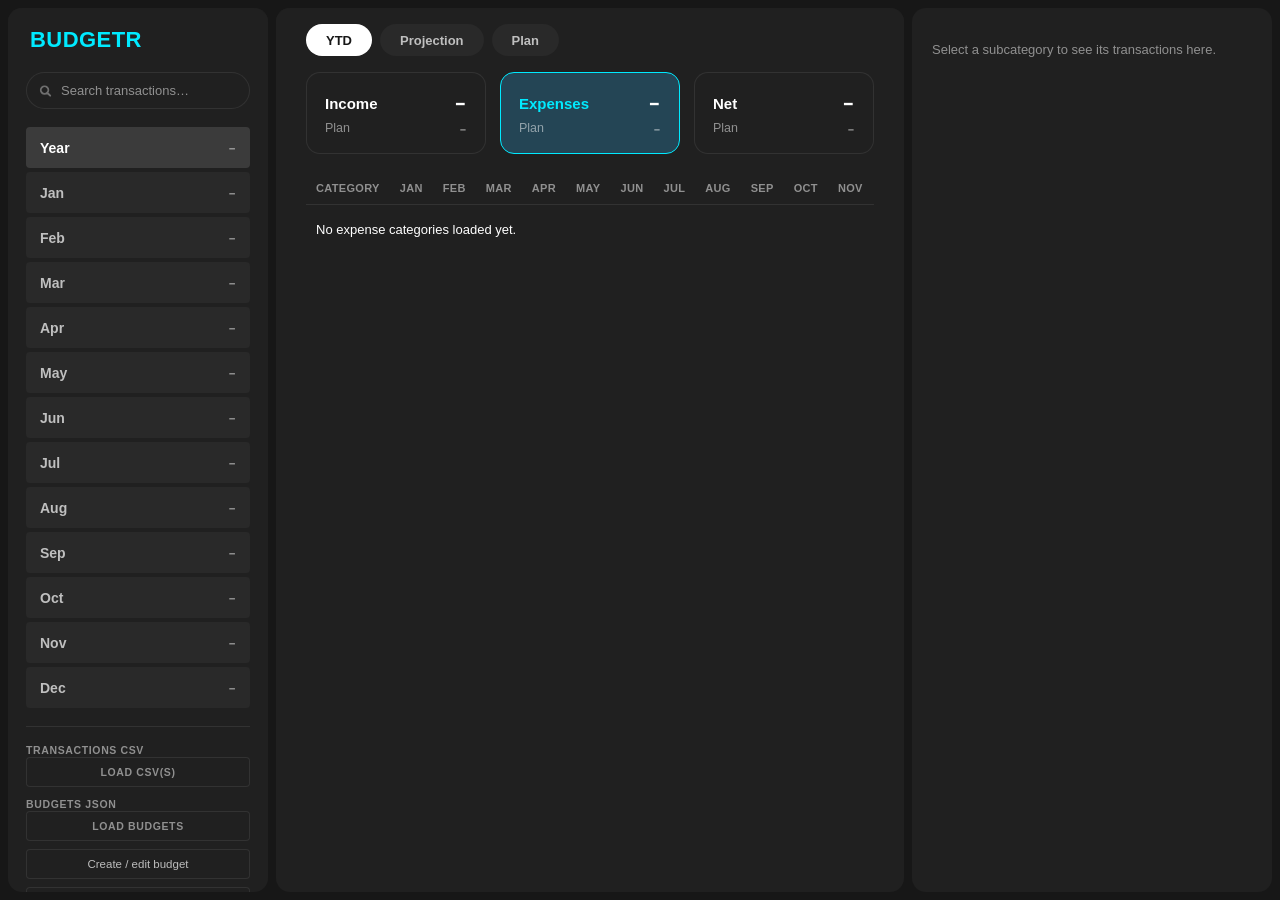
==== index.html @ 7c179b60 "Add budget builder + planned-value styling pass Budget builder (new "Create / edit budget" mode, lik" ====
<!DOCTYPE html>
<html lang="en">
<head>
<meta charset="UTF-8">
<meta name="viewport" content="width=device-width, initial-scale=1.0">
<title>Budgetr</title>
<link rel="preconnect" href="https://fonts.googleapis.com">
<link rel="preconnect" href="https://fonts.gstatic.com" crossorigin>
<link rel="stylesheet" href="https://fonts.googleapis.com/css2?family=Atkinson+Hyperlegible+Mono:wght@400;500;600;700&display=swap">
<link rel="stylesheet" href="css/tokens.css">
<link rel="stylesheet" href="css/styles.css">
</head>
<body>

<div class="app">

  <!-- ================= LEFT PANEL ================= -->
  <div class="left panel">
    <div class="logo">BUDGETR</div>
    <div class="left-body">
      <div class="search-wrap">
        <img class="search-icon" src="icons/search.svg" alt="">
        <input type="search" id="searchInput" placeholder="Search transactions…">
      </div>
      <div class="tf-list" id="tfList"></div>

      <div class="data-io">
        <div>
          <label>Transactions CSV</label>
          <label class="file-btn">Load CSV(s)<input type="file" id="csvPicker" accept=".csv" multiple></label>
        </div>
        <div>
          <label>Budgets JSON</label>
          <label class="file-btn">Load budgets<input type="file" id="budgetPicker" accept=".json"></label>
        </div>
        <button class="file-btn" id="editBudgetBtn" type="button">Create / edit budget</button>
        <button class="file-btn" id="downloadBudgets" type="button" style="border:1px solid var(--border);">Export budgets</button>
        <div class="io-status" id="ioStatus"></div>
      </div>
    </div>
  </div>

  <!-- ================= MIDDLE PANEL ================= -->
  <div class="mid panel" id="midPanel"></div>

  <!-- ================= RIGHT PANEL ================= -->
  <div class="right panel" id="rightPanel"></div>

</div>

<script src="js/app.js"></script>
</body>
</html>
---- css/tokens.css ----
/* ============================================================
   DESIGN TOKENS — COLOR (PRIMITIVES)
   Generated from design-tokens/color-tokens.json, a Figma
   variables export ("Dark" mode). Do not hand-edit values here
   without also updating that source file — regenerate instead.

   These are raw, Figma-named primitives (Surface.*, Ink.*).
   Nothing in the app should reference these directly; styles.css
   maps them onto the app's semantic variables (--bg-*, --text-*,
   --accent-*, etc.) so component CSS never has to change when
   the palette is re-synced from Figma.
   ============================================================ */
:root{
  /* Surface */
  --surface-page:#171717;
  --surface-panel:#202020;
  --surface-interactive-default:rgba(255,255,255,0.04);
  --surface-interactive-hover:rgba(255,255,255,0.08);
  --surface-interactive-press:rgba(255,255,255,0.12);
  --surface-interactive-selected:rgba(255,255,255,0.12);
  --surface-interactive-hover-accent:rgba(51,187,255,0.16);
  --surface-interactive-press-accent:rgba(51,187,255,0.24);
  --surface-interactive-selected-accent:rgba(51,187,255,0.24);

  /* Ink */
  --ink-primary:#FFFFFF;
  --ink-secondary:rgba(255,255,255,0.7);
  --ink-tertiary:rgba(255,255,255,0.5);
  --ink-accent:#00EAFF;
  --ink-positive:#00FFD4;
  --ink-negative:#FF8095;
  --ink-stroke:rgba(255,255,255,0.08);
}
---- css/styles.css ----
/* Semantic/component color variables, sourced from the design-token
     primitives in tokens.css (see that file's header). Mapping notes:
     - bg-app/left/mid/right sit on the base page surface; card/row/input
       surfaces sit one level up, on the panel surface.
     - *-hover/-selected use the Interactive overlay tokens, composited
       over whatever surface sits behind them.
     - card-active/row-selected use the *-Accent interactive overlays
       (Figma's accent hue, #33BBFF) rather than the plain white ones. */
  :root{
    --bg-app:var(--surface-page);
    --bg-left:var(--surface-panel);
    --bg-mid:var(--surface-panel);
    --bg-right:var(--surface-panel);
    --bg-card:var(--surface-panel);
    --bg-card-active:var(--surface-interactive-selected-accent);
    --bg-row:var(--surface-interactive-default);
    --bg-row-hover:var(--surface-interactive-hover);
    --bg-row-selected:var(--surface-interactive-selected-accent);
    --bg-pill-active:var(--ink-primary);
    --bg-pill-inactive:var(--surface-interactive-default);
    --bg-input:var(--surface-panel);
    --border:var(--ink-stroke);
    --border-soft:var(--ink-stroke);
    --text-primary:var(--ink-primary);
    --text-secondary:var(--ink-secondary);
    --text-muted:var(--ink-tertiary);
    --accent-teal:var(--ink-accent);
    --accent-teal-dim:var(--surface-interactive-hover-accent);
    --positive:var(--ink-positive);
    --negative:var(--ink-negative);
    --radius-sm:0.25rem;
    --radius-md:10px;
    --radius-lg:14px;
  }
  *{box-sizing:border-box;}
  html,body{height:100%;}
  body{
    margin:0;
    background:var(--bg-app);
    color:var(--text-primary);
    font-family:-apple-system,BlinkMacSystemFont,'Inter','Segoe UI',Roboto,Helvetica,Arial,sans-serif;
    -webkit-font-smoothing:antialiased;
    font-size:14px;
  }
  .num,.net,.amt{
    font-family:'Atkinson Hyperlegible Mono',ui-monospace,'SF Mono',Menlo,Consolas,monospace;
    font-variant-numeric:tabular-nums;
    font-feature-settings:"tnum" 1;
  }
  button{font-family:inherit;}
  /* Scrollbars stay invisible at rest and only appear while the
     .scrolling class is toggled on by app.js during an active scroll.
     Applies to panels (vertical) and .table-scroll wrappers (horizontal). */
  .panel,.table-scroll{scrollbar-width:thin;scrollbar-color:transparent transparent;}
  .panel.scrolling,.table-scroll.scrolling{scrollbar-color:var(--text-muted) transparent;}
  ::-webkit-scrollbar{width:10px;height:10px;}
  ::-webkit-scrollbar-thumb{background:transparent;border-radius:8px;}
  ::-webkit-scrollbar-track{background:transparent;}
  .panel.scrolling::-webkit-scrollbar-thumb,
  .table-scroll.scrolling::-webkit-scrollbar-thumb{background:var(--text-muted);}

  /* ================= APP SHELL ================= */
  .app{
    display:grid;
    grid-template-columns:260px 1fr 360px;
    gap:0.5rem;
    height:100vh;
    padding:0.5rem;
    min-width:1080px;
  }
  /* overflow-x is explicitly hidden (not left to auto-promote) so a panel
     only ever scrolls vertically as a whole; any content that needs to
     scroll horizontally (e.g. a wide table) does so in its own nested
     .table-scroll wrapper instead, which keeps sticky headers — which
     live outside that wrapper — from moving when that content is scrolled. */
  .panel{overflow-y:auto;overflow-x:hidden;border-radius:var(--radius-lg);}
  .table-scroll{overflow-x:auto;}
  @media (max-width:1000px){
    .app{grid-template-columns:220px 1fr 300px;min-width:0;}
  }

  /* ================= LEFT PANEL ================= */
  .left{
    background:var(--bg-left);
    padding:0;
    display:flex;
    flex-direction:column;
  }
  /* .logo carries all of its own inset — top, sides, and the trailing gap
     before .left-body — as padding rather than as .left's padding/gap, so
     its painted box reaches the panel's true left/right/top edges and
     fully occludes scrolled content behind it (a gap owned by the
     container or a margin/flex-gap on a sibling isn't part of this
     element's own background box, so scrolled content could show through
     it as it passes underneath). */
  .logo{
    position:sticky;
    top:0;
    z-index:2;
    background:var(--bg-left);
    height:4rem;
    flex-shrink:0;
    display:flex;
    align-items:center;
    font-size:22px;
    font-weight:800;
    letter-spacing:0.02em;
    color:var(--accent-teal);
    padding:0 22px;
  }
  .left-body{
    flex:1 1 auto;
    min-height:0;
    display:flex;
    flex-direction:column;
    gap:18px;
    padding:0 18px 24px;
  }
  .search-wrap{position:relative;}
  .search-wrap .search-icon{
    position:absolute;left:12px;top:50%;transform:translateY(-50%);
    width:15px;height:15px;pointer-events:none;
    opacity:0.35; /* approximates --text-muted against --bg-input; icon is a fixed white stroke */
  }
  #searchInput{
    width:100%;
    background:var(--bg-input);
    border:1px solid var(--border);
    border-radius:999px;
    color:var(--text-primary);
    padding:10px 14px 10px 34px;
    font-size:13px;
    outline:none;
  }
  #searchInput::placeholder{color:var(--text-muted);}
  #searchInput:focus{border-color:var(--accent-teal-dim);}

  .tf-list{display:flex;flex-direction:column;gap:0.25rem;}
  .tf-item{
    display:flex;justify-content:space-between;align-items:center;
    padding:12px 14px;
    border-radius:0.25rem;
    cursor:pointer;
    color:var(--text-primary);
    font-weight:600;
    font-size:14px;
    user-select:none;
    background:var(--surface-interactive-default);
  }
  .tf-item:hover{background:var(--bg-row-hover);}
  .tf-item.active{background:var(--surface-interactive-selected);color:var(--text-primary);}
  .tf-item .net{font-size:13px;font-weight:600;}
  .tf-item .net.pos{color:var(--positive);}
  .tf-item .net.neg{color:var(--negative);}
  .tf-item .net.zero{color:var(--text-muted);}
  /* Months after the current one have no actual data yet — their net is a
     planned figure, so both the label and the value are dimmed a step
     further than a normal (past/current) month row. */
  .tf-item.future .tf-label{color:var(--text-secondary);}
  .tf-item.future .net{color:var(--text-muted);}

  .data-io{
    margin-top:auto;
    padding-top:14px;
    border-top:1px solid var(--border-soft);
    display:flex;
    flex-direction:column;
    gap:8px;
  }
  .data-io label{
    font-size:10.5px;
    text-transform:uppercase;
    letter-spacing:0.06em;
    color:var(--text-muted);
    font-weight:600;
  }
  .file-btn{
    display:block;
    background:var(--bg-input);
    border:1px solid var(--border);
    color:var(--text-secondary);
    padding:8px 10px;
    border-radius:var(--radius-sm);
    font-size:11.5px;
    cursor:pointer;
    text-align:center;
  }
  .file-btn:hover{border-color:var(--accent-teal-dim);color:var(--text-primary);}
  .file-btn input{display:none;}
  .io-status{font-size:11px;color:var(--text-muted);min-height:14px;line-height:1.4;}
  .io-status.err{color:var(--negative);}
  .io-status.ok{color:var(--positive);}

  /* ================= MIDDLE PANEL ================= */
  .mid{
    background:var(--bg-mid);
    padding:0;
  }
  /* .mid-title/.pills carry their own inset — top, sides, and the
     trailing gap before .mid-body — as padding (not .mid's padding or a
     margin) so their painted box reaches the panel's true left/right/top
     edges and fully occludes content scrolling behind them, both
     vertically and (since .mid-body's table content scrolls horizontally
     in its own .table-scroll, never the panel itself) horizontally. */
  .mid-title,.pills{
    position:sticky;
    top:0;
    z-index:2;
    background:var(--bg-mid);
    height:4rem;
    display:flex;
    align-items:center;
    padding:0 30px;
  }
  .mid-title{
    font-size:22px;
    font-weight:700;
  }
  .pills{gap:8px;}
  .mid-body{padding:0 30px 60px;}
  .pill{
    background:var(--bg-pill-inactive);
    color:var(--text-secondary);
    border:none;
    height:2rem;
    display:inline-flex;
    align-items:center;
    justify-content:center;
    padding:0 20px;
    border-radius:20px;
    font-size:13px;
    font-weight:700;
    cursor:pointer;
  }
  .pill.active{background:var(--bg-pill-active);color:var(--surface-page);}
  .pill:hover:not(.active){background:var(--surface-interactive-hover);color:var(--text-primary);}

  .cards{display:grid;grid-template-columns:repeat(3,1fr);gap:14px;margin-bottom:24px;}
  .card{
    background:var(--bg-card);
    border:1px solid var(--border);
    border-radius:14px;
    padding:16px 18px;
    cursor:default;
  }
  .card.tab{cursor:pointer;}
  .card.tab.active{background:var(--bg-card-active);border-color:var(--ink-accent);}
  .card-head{display:flex;justify-content:space-between;align-items:baseline;margin-bottom:6px;}
  .card-label{font-size:15px;font-weight:700;color:var(--text-primary);}
  .card.tab.active .card-label{color:var(--accent-teal);}
  .card-value{font-size:20px;font-weight:700;}
  .card-sub{display:flex;justify-content:space-between;font-size:12.5px;color:var(--text-muted);}
  .card-sub .amt{color:var(--text-secondary);}

  .search-heading{
    font-size:13px;color:var(--text-muted);margin-bottom:14px;font-weight:600;
    padding-top:26px;
  }
  .search-heading b{color:var(--text-primary);}

  table.ledger{width:100%;border-collapse:separate;border-spacing:0 4px;}
  table.ledger th{
    text-align:right;
    font-size:11px;
    font-weight:600;
    text-transform:uppercase;
    letter-spacing:0.03em;
    color:var(--text-muted);
    padding:0 10px 10px;
    border-bottom:1px solid var(--border);
    white-space:nowrap;
  }
  table.ledger th:first-child{text-align:left;}
  table.ledger td{
    height:2.5rem;
    padding:0 10px;
    vertical-align:middle;
    font-size:13px;
    text-align:right;
    color:var(--text-primary);
    white-space:nowrap;
  }
  table.ledger td:first-child{text-align:left;white-space:normal;}
  /* Projection pill: months after the current one; Plan pill: every month
     — both are showing a planned (budget), not actual, value. */
  table.ledger td.num.planned{color:var(--text-muted);}
  /* Category-column text: wrap up to 2 lines, then ellipsize. */
  table.ledger .cell-label{
    display:-webkit-box;
    -webkit-line-clamp:2;
    -webkit-box-orient:vertical;
    line-clamp:2;
    overflow:hidden;
    text-overflow:ellipsis;
    min-width:0;
  }
  table.ledger tbody tr.cat-row{
    background:var(--bg-row);
    cursor:pointer;
    font-weight:700;
  }
  table.ledger tbody tr.cat-row:hover{background:var(--bg-row-hover);}
  table.ledger tbody tr.cat-row td:first-child{border-radius:var(--radius-sm) 0 0 var(--radius-sm);}
  table.ledger tbody tr.cat-row td:last-child{border-radius:0 var(--radius-sm) var(--radius-sm) 0;}
  table.ledger tbody tr.cat-row.has-selection td{border-bottom:1px solid var(--accent-teal);}
  .catname{display:flex;align-items:center;gap:8px;}
  .catname .cell-label{flex:1 1 auto;}
  .arrow{
    display:inline-flex;align-items:center;justify-content:center;
    width:1rem;
  }
  .arrow img{
    width:1rem;height:1rem;
    opacity:0.35; /* approximates --text-muted; icon is a fixed white stroke */
    transition:transform 0.15s ease;
  }
  .arrow.open img{transform:rotate(90deg);}
  tr.sub-row{display:none;cursor:pointer;color:var(--text-secondary);}
  tr.sub-row.open{display:table-row;}
  tr.sub-row:hover{background:var(--bg-row-hover);}
  tr.sub-row.selected{background:var(--bg-row-selected);}
  tr.sub-row.selected td{color:var(--accent-teal);}
  tr.sub-row:hover td:first-child,
  tr.sub-row.selected td:first-child{border-radius:var(--radius-sm) 0 0 var(--radius-sm);}
  tr.sub-row:hover td:last-child,
  tr.sub-row.selected td:last-child{border-radius:0 var(--radius-sm) var(--radius-sm) 0;}
  tr.sub-row td:first-child{padding-left:30px;}
  tr.income-row{background:var(--bg-row);cursor:pointer;font-weight:600;}
  tr.income-row:hover{background:var(--bg-row-hover);}
  tr.income-row.selected{background:var(--bg-row-selected);}
  tr.income-row.selected td{color:var(--accent-teal);}
  tr.income-row td:first-child{border-radius:var(--radius-sm) 0 0 var(--radius-sm);}
  tr.income-row td:last-child{border-radius:0 var(--radius-sm) var(--radius-sm) 0;}
  table.ledger tbody tr.total-row{font-weight:700;}
  table.ledger tbody tr.total-row td{padding-top:14px;color:var(--text-secondary);border-top:1px solid var(--border);}
  .dash{color:var(--text-muted);}
  .diff-pos{color:var(--text-primary);}
  .empty-table{padding:40px 0;text-align:center;color:var(--text-muted);font-size:13px;}

  /* Search results table (flat transactions) */
  table.txn-flat th{cursor:pointer;}
  table.txn-flat th,
  table.txn-flat td{text-align:left;}
  table.txn-flat td:nth-child(2){white-space:normal;}
  table.txn-flat th:nth-child(3),
  table.txn-flat td:nth-child(3){text-align:right;}

  /* ================= RIGHT PANEL ================= */
  .right{
    background:var(--bg-right);
    padding:0;
  }
  /* .right-header carries its own inset — top, sides, and the trailing
     gap before .right-body — as padding (not .right's padding or a
     margin) so its painted box reaches the panel's true left/right/top
     edges and fully occludes content scrolling behind it — see .logo. */
  .right-header{
    position:sticky;
    top:0;
    z-index:2;
    background:var(--bg-right);
    padding:24px 20px 20px;
  }
  .right-eyebrow{font-size:11.5px;color:var(--text-muted);font-weight:600;padding-bottom:2px;}
  .right-title{font-size:18px;font-weight:700;}
  .right-body{padding:0 20px 24px;}
  .right-total-row{
    display:flex;justify-content:space-between;align-items:baseline;
    margin-bottom:22px;
  }
  .right-total-label{font-size:14px;font-weight:700;color:var(--text-primary);}
  .right-total-value{font-size:19px;font-weight:700;}
  .right-total-value.neg{color:var(--negative);}
  .right-total-value.pos{color:var(--positive);}
  .right-sub{font-size:11px;color:var(--text-muted);}

  table.txn-list{width:100%;border-collapse:collapse;}
  table.txn-list{table-layout:fixed;}
  table.txn-list th{
    text-align:left;font-size:10.5px;text-transform:uppercase;letter-spacing:0.04em;
    color:var(--text-muted);font-weight:600;padding:0 8px 8px 0;border-bottom:1px solid var(--border);
  }
  table.txn-list th:first-child{width:38px;}
  table.txn-list th:last-child{text-align:right;width:64px;padding-right:0;}
  table.txn-list td{
    padding:10px 8px 10px 0;font-size:12.5px;border-bottom:1px solid var(--border-soft);
    vertical-align:top;overflow-wrap:break-word;
  }
  table.txn-list td:last-child{text-align:right;white-space:nowrap;padding-right:0;}
  table.txn-list td.amt.neg{color:var(--negative);}
  table.txn-list td.amt.pos{color:var(--positive);}
  .txn-date{color:var(--text-muted);white-space:nowrap;}
  /* Planned (not-yet-actual) line items — same idea as the ledger table's
     .planned cells: shown in tertiary color rather than primary/pos/neg,
     since they're a projection, not a real transaction. */
  table.txn-list tr.planned td{color:var(--text-muted);}
  table.txn-list tr.planned td.amt{color:var(--text-muted);}
  .right-empty{
    color:var(--text-muted);font-size:13px;line-height:1.6;padding-top:32px;
  }

  /* ================= BUDGET EDITOR ================= */
  /* .budget-editor-header/.budget-editor-toolbar own their inset as
     padding/height (not margin), same reasoning as .mid-title/.pills —
     see the header comment above them. */
  .budget-editor-header{
    position:sticky;
    top:0;
    z-index:3;
    background:var(--bg-mid);
    height:4rem;
    display:flex;
    align-items:center;
    justify-content:space-between;
    padding:0 30px;
  }
  .budget-editor-title{font-size:22px;font-weight:700;}
  .budget-editor-actions{display:flex;gap:10px;}
  .budget-editor-toolbar{
    position:sticky;
    top:4rem;
    z-index:2;
    background:var(--bg-mid);
    height:4rem;
    display:flex;
    align-items:center;
    justify-content:space-between;
    padding:0 30px;
    border-bottom:1px solid var(--border-soft);
  }
  .budget-tab-toggle{display:flex;gap:8px;}
  .budget-editor-body{padding:24px 30px 60px;display:flex;flex-direction:column;gap:10px;}
  .budget-empty-hint{color:var(--text-muted);font-size:13px;padding:20px 0;}

  .file-btn.primary{background:var(--accent-teal);border-color:var(--accent-teal);color:var(--surface-page);font-weight:700;}
  .file-btn.primary:hover{opacity:0.88;color:var(--surface-page);}
  .file-btn.ghost{background:transparent;}
  button.file-btn:disabled,
  .file-btn:has(input:disabled){opacity:0.4;pointer-events:none;cursor:not-allowed;}

  .budget-cat{background:var(--bg-row);border-radius:var(--radius-sm);}
  .budget-cat-header{display:flex;align-items:center;gap:8px;padding:10px 12px;cursor:pointer;}
  .budget-cat-header .arrow{flex-shrink:0;}
  .budget-name-input{
    background:transparent;
    border:1px solid transparent;
    color:var(--text-primary);
    font-size:14px;
    font-weight:700;
    padding:4px 6px;
    border-radius:var(--radius-sm);
    min-width:0;
    flex:1 1 auto;
  }
  .budget-name-input:hover,.budget-name-input:focus{background:var(--bg-input);border-color:var(--border);}
  .budget-name-input:focus{outline:none;border-color:var(--accent-teal-dim);}
  .budget-sub .budget-name-input{font-weight:600;font-size:13px;}
  .budget-cat-total,.budget-sub-total{font-size:13px;color:var(--text-secondary);white-space:nowrap;}
  .icon-btn{
    background:transparent;
    border:none;
    color:var(--text-muted);
    width:22px;height:22px;
    border-radius:var(--radius-sm);
    cursor:pointer;
    font-size:13px;
    line-height:1;
    display:inline-flex;
    align-items:center;
    justify-content:center;
    flex-shrink:0;
  }
  .icon-btn:hover{background:var(--bg-row-hover);color:var(--negative);}

  .budget-subcats{padding:0 10px 10px 30px;display:flex;flex-direction:column;gap:8px;}
  .budget-sub{background:var(--surface-panel);border:1px solid var(--border-soft);border-radius:var(--radius-sm);padding:8px 10px;}
  .budget-sub-header{display:flex;align-items:center;gap:8px;}
  .budget-items{margin-top:6px;display:flex;flex-direction:column;gap:6px;}
  .budget-item-row{display:flex;align-items:center;gap:6px;}
  .budget-item-label{
    flex:1 1 auto;
    min-width:0;
    background:var(--bg-input);
    border:1px solid var(--border);
    color:var(--text-primary);
    font-size:12.5px;
    padding:6px 8px;
    border-radius:var(--radius-sm);
  }
  .budget-item-freq{
    background:var(--bg-input);
    border:1px solid var(--border);
    color:var(--text-secondary);
    font-size:12px;
    padding:6px 4px;
    border-radius:var(--radius-sm);
  }
  .budget-item-amount{
    width:88px;
    flex-shrink:0;
    background:var(--bg-input);
    border:1px solid var(--border);
    color:var(--text-primary);
    font-size:12.5px;
    padding:6px 8px;
    border-radius:var(--radius-sm);
    text-align:right;
  }
  .budget-item-label:focus,.budget-item-freq:focus,.budget-item-amount:focus{outline:none;border-color:var(--accent-teal-dim);}
  .budget-array-note{flex:1 1 auto;font-size:11.5px;color:var(--text-muted);display:flex;align-items:center;}

  .add-row-btn,.add-sub-btn,.add-item-btn,.add-cat-btn{
    align-self:flex-start;
    background:transparent;
    border:1px dashed var(--border);
    color:var(--text-secondary);
    font-size:12px;
    font-weight:600;
    padding:6px 12px;
    border-radius:var(--radius-sm);
    cursor:pointer;
  }
  .add-row-btn:hover,.add-sub-btn:hover,.add-item-btn:hover,.add-cat-btn:hover{border-color:var(--accent-teal-dim);color:var(--text-primary);}
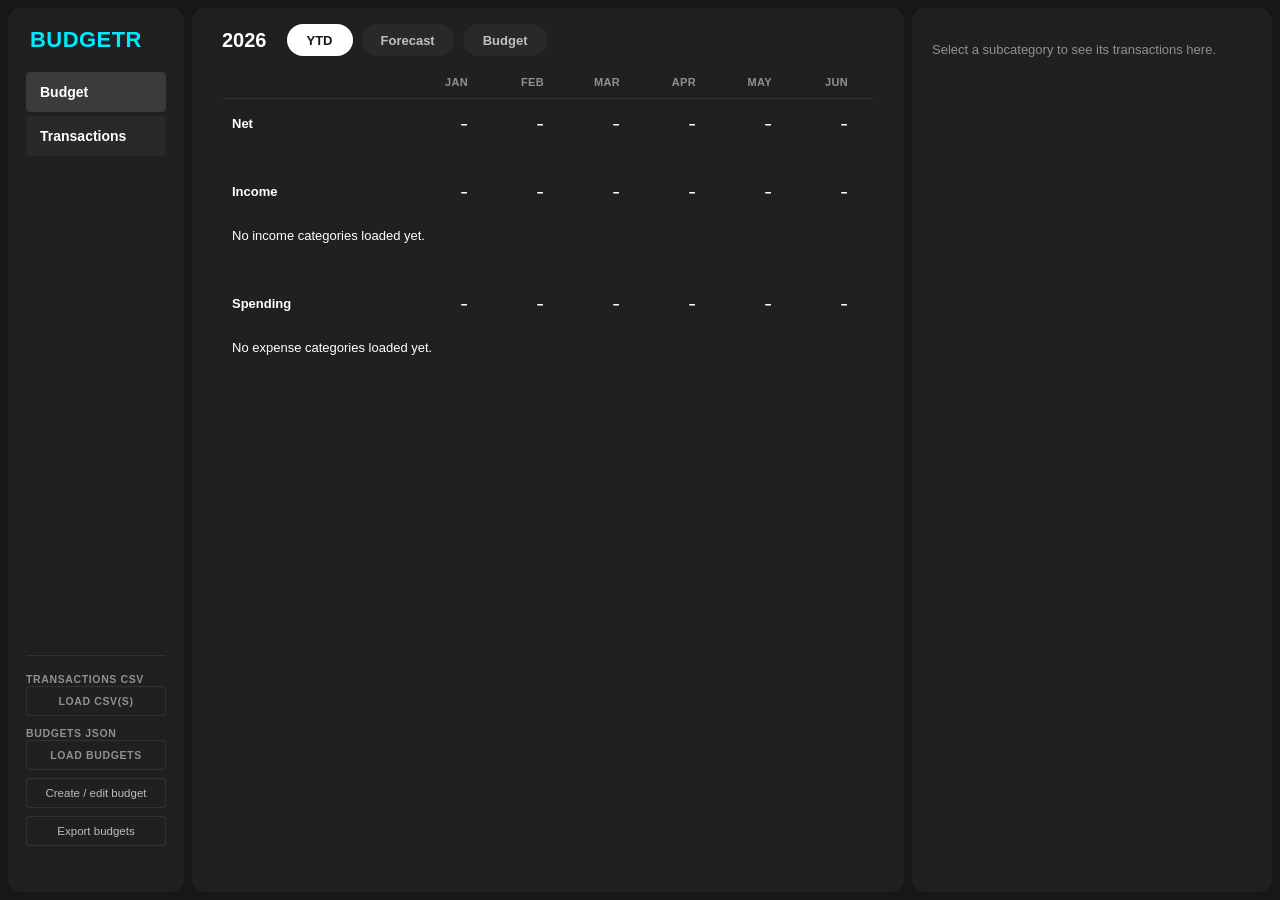
==== commit 8f022e6e: "Rework left nav and Budget/Month views into a unified Net/Income/Spending layout Left nav: - Remove " ====
--- a/index.html
+++ b/index.html
@@ -18,10 +18,6 @@
   <div class="left panel">
     <div class="logo">BUDGETR</div>
     <div class="left-body">
-      <div class="search-wrap">
-        <img class="search-icon" src="icons/search.svg" alt="">
-        <input type="search" id="searchInput" placeholder="Search transactions…">
-      </div>
       <div class="tf-list" id="tfList"></div>
 
       <div class="data-io">
--- a/css/styles.css
+++ b/css/styles.css
@@ -46,6 +46,7 @@
     font-family:'Atkinson Hyperlegible Mono',ui-monospace,'SF Mono',Menlo,Consolas,monospace;
     font-variant-numeric:tabular-nums;
     font-feature-settings:"tnum" 1;
+    text-align:right;
   }
   button{font-family:inherit;}
   /* Scrollbars stay invisible at rest and only appear while the
@@ -62,7 +63,7 @@
   /* ================= APP SHELL ================= */
   .app{
     display:grid;
-    grid-template-columns:260px 1fr 360px;
+    grid-template-columns:11rem 1fr 360px;
     gap:0.5rem;
     height:100vh;
     padding:0.5rem;
@@ -76,7 +77,7 @@
   .panel{overflow-y:auto;overflow-x:hidden;border-radius:var(--radius-lg);}
   .table-scroll{overflow-x:auto;}
   @media (max-width:1000px){
-    .app{grid-template-columns:220px 1fr 300px;min-width:0;}
+    .app{grid-template-columns:11rem 1fr 300px;min-width:0;}
   }
 
   /* ================= LEFT PANEL ================= */
@@ -122,7 +123,7 @@
     width:15px;height:15px;pointer-events:none;
     opacity:0.35; /* approximates --text-muted against --bg-input; icon is a fixed white stroke */
   }
-  #searchInput{
+  .search-input{
     width:100%;
     background:var(--bg-input);
     border:1px solid var(--border);
@@ -132,8 +133,8 @@
     font-size:13px;
     outline:none;
   }
-  #searchInput::placeholder{color:var(--text-muted);}
-  #searchInput:focus{border-color:var(--accent-teal-dim);}
+  .search-input::placeholder{color:var(--text-muted);}
+  .search-input:focus{border-color:var(--accent-teal-dim);}
 
   .tf-list{display:flex;flex-direction:column;gap:0.25rem;}
   .tf-item{
@@ -202,7 +203,7 @@
      edges and fully occludes content scrolling behind them, both
      vertically and (since .mid-body's table content scrolls horizontally
      in its own .table-scroll, never the panel itself) horizontally. */
-  .mid-title,.pills{
+  .mid-title{
     position:sticky;
     top:0;
     z-index:2;
@@ -211,12 +212,43 @@
     display:flex;
     align-items:center;
     padding:0 30px;
-  }
-  .mid-title{
-    font-size:22px;
-    font-weight:700;
-  }
-  .pills{gap:8px;}
+    font-size:1.25rem;
+    font-weight:900;
+  }
+  /* Transactions tab: title bar also holds the filter field, so it needs
+     its own two-ended layout instead of the single-child default above. */
+  .transactions-toolbar{justify-content:space-between;gap:20px;}
+  .transactions-toolbar .search-wrap{width:280px;flex-shrink:0;}
+  /* Budget (year) tab: title bar holds the year label next to the
+     YTD/Forecast/Budget pill group, both left-aligned with a gap between
+     them rather than spread to the bar's full width. */
+  .year-toolbar{gap:20px;}
+  /* Month view: back button sits right in front of the month name, tightly
+     paired rather than spread apart — returns to whichever view (Budget
+     year table, eventually others) the month was opened from. The
+     prev/next month steppers live in their own group at the bar's other
+     end. */
+  .month-toolbar{justify-content:space-between;}
+  .month-toolbar-left{display:flex;align-items:center;gap:8px;}
+  .month-toolbar-nav{display:flex;align-items:center;gap:4px;flex-shrink:0;}
+  .back-btn{
+    background:transparent;
+    border:none;
+    cursor:pointer;
+    display:inline-flex;
+    align-items:center;
+    justify-content:center;
+    width:28px;height:28px;
+    padding:0;
+    border-radius:50%;
+    flex-shrink:0;
+    opacity:0.6;
+  }
+  .back-btn:hover{background:var(--bg-row-hover);opacity:1;}
+  .back-btn:disabled{opacity:0.2;cursor:default;}
+  .back-btn:disabled:hover{background:transparent;}
+  .back-btn img{width:16px;height:16px;}
+  .pills{display:flex;align-items:center;gap:8px;}
   .mid-body{padding:0 30px 60px;}
   .pill{
     background:var(--bg-pill-inactive);
@@ -254,9 +286,15 @@
 
   .search-heading{
     font-size:13px;color:var(--text-muted);margin-bottom:14px;font-weight:600;
-    padding-top:26px;
+    padding-top:26px; /* Transactions tab is the only user of this heading;
+      its sticky title bar sits flush above .mid-body (which has no top
+      padding of its own — see .mid-body below), so this is what actually
+      separates the heading from the bar. */
   }
   .search-heading b{color:var(--text-primary);}
+
+  table.ledger-year th.month-link{cursor:pointer;}
+  table.ledger-year th.month-link:hover{color:var(--text-primary);}
 
   table.ledger{width:100%;border-collapse:separate;border-spacing:0 4px;}
   table.ledger th{
@@ -284,6 +322,29 @@
   /* Projection pill: months after the current one; Plan pill: every month
      — both are showing a planned (budget), not actual, value. */
   table.ledger td.num.planned{color:var(--text-muted);}
+  /* Month tab: the Plan column is always a planned figure (unlike Actual/
+     Difference), so it reads muted rather than primary. */
+  table.ledger-month td:nth-child(2){color:var(--text-muted);}
+  /* Year tab (all 3 pills): fixed, explicit column widths so the 12 month
+     columns line up identically regardless of which pill's numbers are
+     currently in them — auto layout would otherwise size each column to
+     its own content, drifting between pills. table-layout:fixed only
+     honors explicit column widths when the table itself has an explicit
+     (non-auto, non-percentage) width — hence the literal px sum below,
+     rather than 100%, so a wider table still overflows into the existing
+     .table-scroll horizontal scroll instead of being squeezed to fit.
+     Month columns are 76px — wide enough for a 6-figure comma'd value
+     (e.g. "12,012") plus its 20px of padding without overflowing; at the
+     old 64px, a value that wide would overrun the column's left edge
+     (right-aligned text overflows toward the left), throwing off
+     alignment against every narrower value in the same column. */
+  table.ledger.ledger-year{table-layout:fixed;width:1172px;}
+  table.ledger-year th:first-child,
+  table.ledger-year td:first-child{width:180px;}
+  table.ledger-year th:not(:first-child):not(:last-child),
+  table.ledger-year td:not(:first-child):not(:last-child){width:76px;}
+  table.ledger-year th:last-child,
+  table.ledger-year td:last-child{width:80px;}
   /* Category-column text: wrap up to 2 lines, then ellipsize. */
   table.ledger .cell-label{
     display:-webkit-box;
@@ -325,15 +386,50 @@
   tr.sub-row:hover td:last-child,
   tr.sub-row.selected td:last-child{border-radius:0 var(--radius-sm) var(--radius-sm) 0;}
   tr.sub-row td:first-child{padding-left:30px;}
-  tr.income-row{background:var(--bg-row);cursor:pointer;font-weight:600;}
-  tr.income-row:hover{background:var(--bg-row-hover);}
-  tr.income-row.selected{background:var(--bg-row-selected);}
-  tr.income-row.selected td{color:var(--accent-teal);}
-  tr.income-row td:first-child{border-radius:var(--radius-sm) 0 0 var(--radius-sm);}
-  tr.income-row td:last-child{border-radius:0 var(--radius-sm) var(--radius-sm) 0;}
   table.ledger tbody tr.total-row{font-weight:700;}
   table.ledger tbody tr.total-row td{padding-top:14px;color:var(--text-secondary);border-top:1px solid var(--border);}
   .dash{color:var(--text-muted);}
+
+  /* Grouped ledger tables (Year and Month view): Net/Income/Spending
+     section rows. A category row (e.g. "Salary", "Home") nests under its
+     Income/Spending group instead of sitting at the table's top level —
+     it keeps its normal (unindented) left edge, so only its always-visible
+     chevron marks the nesting; a description rollup below it keeps the
+     ledger's usual sub-row indent. */
+  table.ledger-grouped tr.group-gap td{height:20px;padding:0;border:none;background:transparent;}
+  table.ledger-grouped tr.net-row{font-weight:700;cursor:default;}
+  table.ledger-grouped tr.net-row td.pos{color:var(--positive);}
+  table.ledger-grouped tr.net-row td.neg{color:var(--negative);}
+  /* Net's arrow is permanently collapsed (never hoverable/interactive) —
+     matches the Income/Spending rows' .catname/.arrow layout at rest
+     exactly, with no :hover expansion since this row never expands. */
+  table.ledger-grouped tr.net-row .catname{gap:0;}
+  table.ledger-grouped tr.net-row .arrow{width:0;margin-right:0;overflow:hidden;}
+  table.ledger-grouped tr.net-row .arrow img{opacity:0;}
+  table.ledger tbody tr.group-row{
+    cursor:pointer;
+    font-weight:700;
+  }
+  table.ledger tbody tr.group-row:hover{background:var(--bg-row-hover);}
+  table.ledger tbody tr.group-row:hover td:first-child{border-radius:var(--radius-sm) 0 0 var(--radius-sm);}
+  table.ledger tbody tr.group-row:hover td:last-child{border-radius:0 var(--radius-sm) var(--radius-sm) 0;}
+  /* Unlike a category row's chevron (permanently reserved space, always
+     visible), a group row's chevron takes up no space at rest — the name
+     sits flush left — and only claims room (pushing the name over) once
+     the row is hovered, whether the group is open or closed. The <td>'s
+     own column width never changes; only the flex layout inside it does. */
+  table.ledger tbody tr.group-row .catname{gap:0;}
+  table.ledger tbody tr.group-row .arrow{
+    width:0;
+    margin-right:0;
+    overflow:hidden;
+    transition:width 0.15s ease, margin-right 0.15s ease;
+  }
+  table.ledger tbody tr.group-row .arrow img{opacity:0;}
+  table.ledger tbody tr.group-row:hover .arrow{width:1rem;margin-right:8px;}
+  table.ledger tbody tr.group-row:hover .arrow img{opacity:0.35;}
+  table.ledger-grouped td.group-total-income{color:var(--positive);}
+  table.ledger-grouped td.group-total-spending{color:var(--negative);}
   .diff-pos{color:var(--text-primary);}
   .empty-table{padding:40px 0;text-align:center;color:var(--text-muted);font-size:13px;}
 
@@ -399,6 +495,113 @@
     color:var(--text-muted);font-size:13px;line-height:1.6;padding-top:32px;
   }
 
+  /* "Add to plan" quick-add control (Year tab, Plan pill, row selected) */
+  .add-plan-wrap{margin-top:18px;}
+  /* margin-top adds to .modal-dialog's 1rem gap above this row, for 2rem
+     of total space above the Cancel/Add buttons. */
+  .add-plan-actions{display:flex;gap:8px;justify-content:flex-end;margin-top:1rem;}
+
+  /* Modal (the "Add to plan" form) — centered over the whole app, with a
+     subtle scrim behind it rather than a fully-opaque one, so the app
+     stays legible/contextual underneath. */
+  .modal-scrim{
+    position:fixed;
+    inset:0;
+    background:rgba(12,12,12,0.5);
+    display:flex;
+    align-items:center;
+    justify-content:center;
+    z-index:100;
+  }
+  .modal-dialog{
+    width:320px;
+    max-width:calc(100vw - 40px);
+    background:var(--bg-mid);
+    border:1px solid var(--border);
+    border-radius:var(--radius-lg);
+    padding:22px;
+    display:flex;
+    flex-direction:column;
+    gap:1rem;
+    box-shadow:0 24px 60px rgba(0,0,0,0.45);
+  }
+  .modal-title{font-size:16px;font-weight:700;color:var(--text-primary);margin-bottom:4px;}
+  .modal-dialog select,
+  .modal-dialog input{width:100%;}
+
+  /* Groups the category/subcategory fields, and separately the
+     description/amount fields, so each pair stays visually tied together
+     while sharing the same 1rem vertical rhythm as .modal-dialog between
+     that group and the next section (frequency picker, then actions). */
+  .modal-group{display:flex;flex-direction:column;gap:1rem;}
+
+  /* Category/subcategory selectors inside the "Add to plan" modal. */
+  .modal-field{display:flex;flex-direction:column;gap:4px;}
+  .modal-field-label{
+    font-size:10.5px;
+    text-transform:uppercase;
+    letter-spacing:0.06em;
+    color:var(--text-muted);
+    font-weight:600;
+  }
+  /* Holds a select next to its "+ New" name input, so choosing "+ New"
+     shrinks the select to share the row instead of stacking below it. */
+  .modal-inline-row{display:flex;gap:8px;}
+  .modal-inline-row .modal-select-wrap,
+  .modal-inline-row .modal-inline-new{flex:1 1 0;min-width:0;}
+  /* Wraps each <select> so its chevron can be a positioned icon with real
+     padding from the pill's right edge, instead of the browser's native
+     arrow (which sits flush against it with no controllable spacing). */
+  .modal-select-wrap{position:relative;}
+  .modal-select-chevron{
+    position:absolute;
+    right:14px;
+    top:50%;
+    width:12px;
+    height:12px;
+    transform:translateY(-50%) rotate(90deg);
+    pointer-events:none;
+    opacity:0.5; /* approximates --text-muted against --bg-input; icon is a fixed white stroke */
+  }
+  .modal-select{
+    height:2rem;
+    background:var(--bg-input);
+    border:1px solid var(--border);
+    color:var(--text-primary);
+    font-size:13px;
+    padding:0 34px 0 16px;
+    border-radius:20px;
+    appearance:none;
+    -webkit-appearance:none;
+    -moz-appearance:none;
+  }
+  .modal-select:focus{outline:none;border-color:var(--accent-teal-dim);}
+
+  /* Label/amount fields inside the "Add to plan" modal — pill-shaped
+     (same capsule radius/height as .pill) rather than the small-radius
+     rectangular inputs used elsewhere, to read as a matched pair with the
+     frequency pills in the same form. */
+  .modal-pill-input{
+    height:2rem;
+    background:var(--bg-input);
+    border:1px solid var(--border);
+    color:var(--text-primary);
+    font-size:13px;
+    padding:0 16px;
+    border-radius:20px;
+  }
+  .modal-pill-input:focus{outline:none;border-color:var(--accent-teal-dim);}
+  .modal-pill-input.num{text-align:left;}
+
+  /* Frequency picker inside the "Add to plan" modal — a pill toggle group
+     (same visual language as the Expenses/Income and YTD/Projection/Plan
+     pills) standing in for a native multi-select. */
+  .freq-section{display:flex;flex-direction:column;gap:1rem;}
+  .pill.freq-pill{height:1.75rem;padding:0 6px;font-size:12px;}
+  .freq-pill-all{width:100%;}
+  .freq-months-grid{display:grid;grid-template-columns:repeat(3,1fr);gap:6px;}
+  .freq-months-grid .pill{width:100%;}
+
   /* ================= BUDGET EDITOR ================= */
   /* .budget-editor-header/.budget-editor-toolbar own their inset as
      padding/height (not margin), same reasoning as .mid-title/.pills —
@@ -461,7 +664,7 @@
     border:none;
     color:var(--text-muted);
     width:22px;height:22px;
-    border-radius:var(--radius-sm);
+    border-radius:50%;
     cursor:pointer;
     font-size:13px;
     line-height:1;
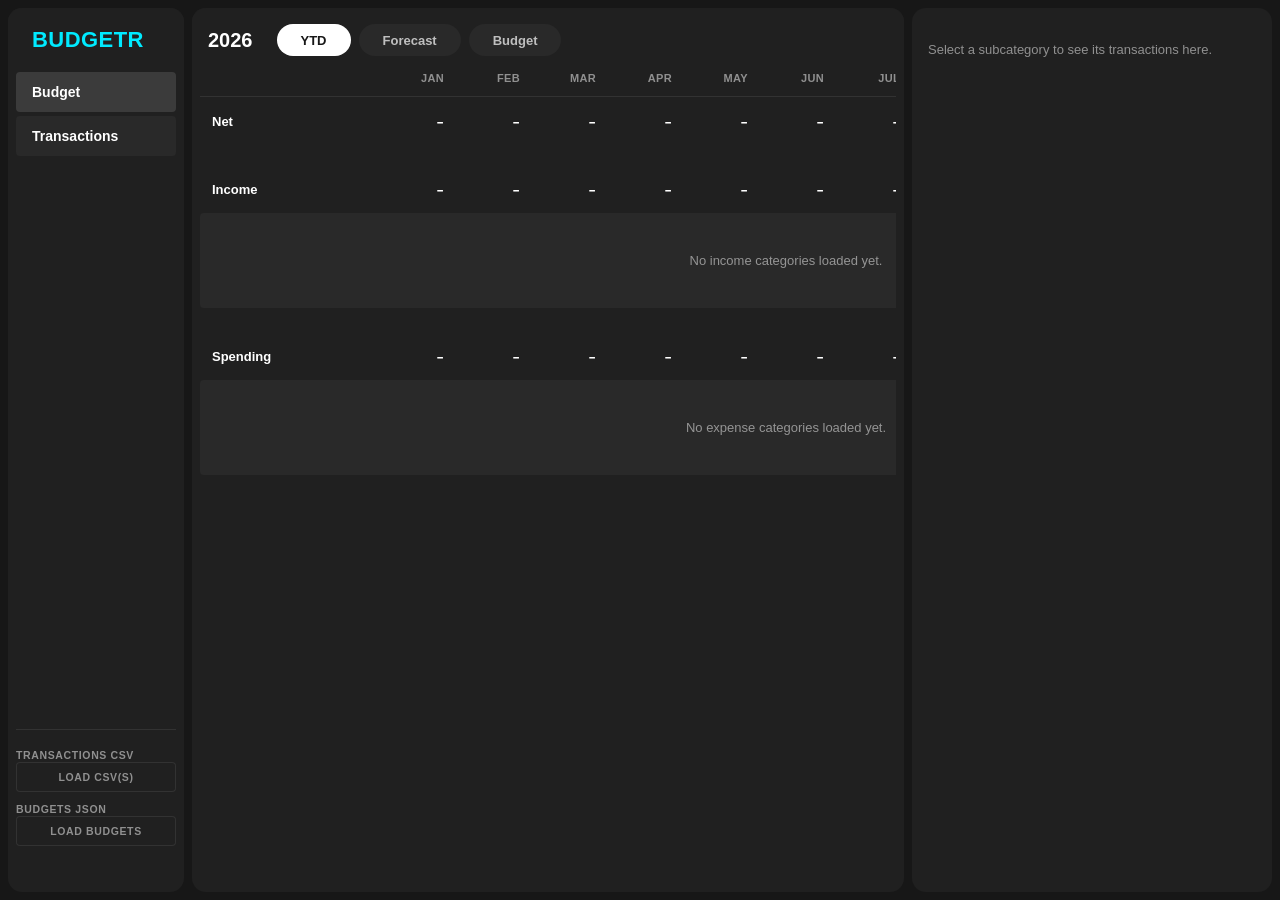
==== commit dcd1b28b: "Rebuild budget editor, relocate export/edit actions, add sticky headers - Move Export/Create-Edit-Bu" ====
--- a/index.html
+++ b/index.html
@@ -29,8 +29,6 @@
           <label>Budgets JSON</label>
           <label class="file-btn">Load budgets<input type="file" id="budgetPicker" accept=".json"></label>
         </div>
-        <button class="file-btn" id="editBudgetBtn" type="button">Create / edit budget</button>
-        <button class="file-btn" id="downloadBudgets" type="button" style="border:1px solid var(--border);">Export budgets</button>
         <div class="io-status" id="ioStatus"></div>
       </div>
     </div>
--- a/css/styles.css
+++ b/css/styles.css
@@ -75,7 +75,19 @@
      .table-scroll wrapper instead, which keeps sticky headers — which
      live outside that wrapper — from moving when that content is scrolled. */
   .panel{overflow-y:auto;overflow-x:hidden;border-radius:var(--radius-lg);}
-  .table-scroll{overflow-x:auto;}
+  /* The mid panel's tables need their own sticky column-header row, not
+     just the sticky title bar above them — and position:sticky can't work
+     across a scrolling ancestor boundary (any non-visible overflow, even
+     just for the horizontal axis, makes that element the sticky
+     containing block, per the CSS Overflow spec's overflow-x/-y pairing
+     rule: .table-scroll's overflow-x:auto forces its computed overflow-y
+     to auto too, which would silently strand a sticky thead inside it,
+     stuck to .table-scroll instead of the panel). So here .table-scroll
+     itself — not .mid — is made the bounded, actually-scrolling box (both
+     axes), via the flex chain below (.mid > .mid-body > .table-scroll);
+     .mid itself no longer scrolls at all. */
+  .mid.panel{overflow-y:hidden;}
+  .table-scroll{overflow-x:auto;flex:1 1 auto;min-height:0;}
   @media (max-width:1000px){
     .app{grid-template-columns:11rem 1fr 300px;min-width:0;}
   }
@@ -107,15 +119,15 @@
     font-weight:800;
     letter-spacing:0.02em;
     color:var(--accent-teal);
-    padding:0 22px;
+    padding:0 24px;
   }
   .left-body{
     flex:1 1 auto;
     min-height:0;
     display:flex;
     flex-direction:column;
-    gap:18px;
-    padding:0 18px 24px;
+    gap:16px;
+    padding:0 8px 24px;
   }
   .search-wrap{position:relative;}
   .search-wrap .search-icon{
@@ -129,7 +141,7 @@
     border:1px solid var(--border);
     border-radius:999px;
     color:var(--text-primary);
-    padding:10px 14px 10px 34px;
+    padding:12px 16px 12px 32px;
     font-size:13px;
     outline:none;
   }
@@ -139,7 +151,7 @@
   .tf-list{display:flex;flex-direction:column;gap:0.25rem;}
   .tf-item{
     display:flex;justify-content:space-between;align-items:center;
-    padding:12px 14px;
+    padding:12px 12px 12px 16px;
     border-radius:0.25rem;
     cursor:pointer;
     color:var(--text-primary);
@@ -162,7 +174,7 @@
 
   .data-io{
     margin-top:auto;
-    padding-top:14px;
+    padding-top:16px;
     border-top:1px solid var(--border-soft);
     display:flex;
     flex-direction:column;
@@ -180,7 +192,7 @@
     background:var(--bg-input);
     border:1px solid var(--border);
     color:var(--text-secondary);
-    padding:8px 10px;
+    padding:8px 12px;
     border-radius:var(--radius-sm);
     font-size:11.5px;
     cursor:pointer;
@@ -196,41 +208,53 @@
   .mid{
     background:var(--bg-mid);
     padding:0;
+    display:flex;
+    flex-direction:column;
+    min-height:0;
   }
   /* .mid-title/.pills carry their own inset — top, sides, and the
      trailing gap before .mid-body — as padding (not .mid's padding or a
      margin) so their painted box reaches the panel's true left/right/top
      edges and fully occludes content scrolling behind them, both
      vertically and (since .mid-body's table content scrolls horizontally
-     in its own .table-scroll, never the panel itself) horizontally. */
+     in its own .table-scroll, never the panel itself) horizontally.
+     position:sticky is now moot (.mid doesn't scroll — see the .panel
+     comment above) but harmless to leave; flex-shrink:0 is what actually
+     matters here, keeping this bar's height fixed so .mid-body gets
+     everything else. */
   .mid-title{
     position:sticky;
     top:0;
     z-index:2;
     background:var(--bg-mid);
     height:4rem;
+    flex-shrink:0;
     display:flex;
     align-items:center;
-    padding:0 30px;
+    padding:0 16px;
     font-size:1.25rem;
     font-weight:900;
   }
   /* Transactions tab: title bar also holds the filter field, so it needs
      its own two-ended layout instead of the single-child default above. */
-  .transactions-toolbar{justify-content:space-between;gap:20px;}
+  .transactions-toolbar{justify-content:space-between;gap:24px;}
   .transactions-toolbar .search-wrap{width:280px;flex-shrink:0;}
-  /* Budget (year) tab: title bar holds the year label next to the
-     YTD/Forecast/Budget pill group, both left-aligned with a gap between
-     them rather than spread to the bar's full width. */
-  .year-toolbar{gap:20px;}
+  /* Budget (year) tab: title bar holds the year label + YTD/Forecast/Budget
+     pill group on the left, and the Export/Edit actions on the right. */
+  .year-toolbar{justify-content:space-between;}
+  .year-toolbar-left{display:flex;align-items:center;gap:24px;}
   /* Month view: back button sits right in front of the month name, tightly
      paired rather than spread apart — returns to whichever view (Budget
      year table, eventually others) the month was opened from. The
-     prev/next month steppers live in their own group at the bar's other
-     end. */
+     prev/next month steppers and the Export/Edit actions share a group at
+     the bar's other end. */
   .month-toolbar{justify-content:space-between;}
   .month-toolbar-left{display:flex;align-items:center;gap:8px;}
   .month-toolbar-nav{display:flex;align-items:center;gap:4px;flex-shrink:0;}
+  .month-toolbar-right{display:flex;align-items:center;gap:16px;}
+  /* Export/Edit actions, top-right of the Budgets view (Year and Month
+     toolbars) — not shown on the Transactions page. */
+  .mid-title-actions{display:flex;align-items:center;gap:12px;flex-shrink:0;}
   .back-btn{
     background:transparent;
     border:none;
@@ -249,7 +273,18 @@
   .back-btn:disabled:hover{background:transparent;}
   .back-btn img{width:16px;height:16px;}
   .pills{display:flex;align-items:center;gap:8px;}
-  .mid-body{padding:0 30px 60px;}
+  /* The actual bounded, scrolling region below the fixed-height title bar
+     — a flex column so a non-scrolling child (.search-heading, on the
+     Transactions tab only) can sit above the scrolling .table-scroll
+     without being pushed off. */
+  .mid-body{
+    padding:0 8px 60px;
+    flex:1 1 auto;
+    min-height:0;
+    overflow:hidden;
+    display:flex;
+    flex-direction:column;
+  }
   .pill{
     background:var(--bg-pill-inactive);
     color:var(--text-secondary);
@@ -258,7 +293,7 @@
     display:inline-flex;
     align-items:center;
     justify-content:center;
-    padding:0 20px;
+    padding:0 24px;
     border-radius:20px;
     font-size:13px;
     font-weight:700;
@@ -267,17 +302,17 @@
   .pill.active{background:var(--bg-pill-active);color:var(--surface-page);}
   .pill:hover:not(.active){background:var(--surface-interactive-hover);color:var(--text-primary);}
 
-  .cards{display:grid;grid-template-columns:repeat(3,1fr);gap:14px;margin-bottom:24px;}
+  .cards{display:grid;grid-template-columns:repeat(3,1fr);gap:16px;margin-bottom:24px;}
   .card{
     background:var(--bg-card);
     border:1px solid var(--border);
     border-radius:14px;
-    padding:16px 18px;
+    padding:16px 16px;
     cursor:default;
   }
   .card.tab{cursor:pointer;}
   .card.tab.active{background:var(--bg-card-active);border-color:var(--ink-accent);}
-  .card-head{display:flex;justify-content:space-between;align-items:baseline;margin-bottom:6px;}
+  .card-head{display:flex;justify-content:space-between;align-items:baseline;margin-bottom:8px;}
   .card-label{font-size:15px;font-weight:700;color:var(--text-primary);}
   .card.tab.active .card-label{color:var(--accent-teal);}
   .card-value{font-size:20px;font-weight:700;}
@@ -285,8 +320,9 @@
   .card-sub .amt{color:var(--text-secondary);}
 
   .search-heading{
-    font-size:13px;color:var(--text-muted);margin-bottom:14px;font-weight:600;
-    padding-top:26px; /* Transactions tab is the only user of this heading;
+    flex-shrink:0; /* sits above the scrolling .table-scroll, not inside it */
+    font-size:13px;color:var(--text-muted);margin-bottom:16px;font-weight:600;
+    padding-top:24px; /* Transactions tab is the only user of this heading;
       its sticky title bar sits flush above .mid-body (which has no top
       padding of its own — see .mid-body below), so this is what actually
       separates the heading from the bar. */
@@ -296,22 +332,41 @@
   table.ledger-year th.month-link{cursor:pointer;}
   table.ledger-year th.month-link:hover{color:var(--text-primary);}
 
-  table.ledger{width:100%;border-collapse:separate;border-spacing:0 4px;}
+  /* border-collapse:separate + border-spacing puts that spacing around the
+     OUTER edge of the table too, not just between rows — including a 4px
+     gap above the thead row itself. That gap sits outside the sticky <th>
+     cells' own box, so at rest (scrollTop 0) they start 4px lower than
+     their stuck position and visibly slide up through that gap during the
+     first ~4px of scrolling before locking, reading as a few pixels of
+     play/slack. The negative margin-top pulls the whole table up by
+     exactly that gap so the thead's stuck and resting positions coincide
+     — every other row-to-row gap (what border-spacing is actually for) is
+     untouched. */
+  table.ledger{width:100%;border-collapse:separate;border-spacing:0 4px;margin-top:-4px;}
+  /* Sticky to the top of the table's own .table-scroll (the actual
+     scrolling box — see the .panel/.mid-body comments above) — position:
+     sticky on each <th> (not the <thead> itself, which isn't reliably
+     sticky-able across browsers) with an opaque background so scrolled
+     rows disappear under it instead of showing through. */
   table.ledger th{
+    position:sticky;
+    top:0;
+    z-index:1;
+    background:var(--bg-mid);
     text-align:right;
     font-size:11px;
     font-weight:600;
     text-transform:uppercase;
     letter-spacing:0.03em;
     color:var(--text-muted);
-    padding:0 10px 10px;
+    padding:0 12px 12px;
     border-bottom:1px solid var(--border);
     white-space:nowrap;
   }
   table.ledger th:first-child{text-align:left;}
   table.ledger td{
     height:2.5rem;
-    padding:0 10px;
+    padding:0 12px;
     vertical-align:middle;
     font-size:13px;
     text-align:right;
@@ -385,9 +440,9 @@
   tr.sub-row.selected td:first-child{border-radius:var(--radius-sm) 0 0 var(--radius-sm);}
   tr.sub-row:hover td:last-child,
   tr.sub-row.selected td:last-child{border-radius:0 var(--radius-sm) var(--radius-sm) 0;}
-  tr.sub-row td:first-child{padding-left:30px;}
+  tr.sub-row td:first-child{padding-left:32px;}
   table.ledger tbody tr.total-row{font-weight:700;}
-  table.ledger tbody tr.total-row td{padding-top:14px;color:var(--text-secondary);border-top:1px solid var(--border);}
+  table.ledger tbody tr.total-row td{padding-top:16px;color:var(--text-secondary);border-top:1px solid var(--border);}
   .dash{color:var(--text-muted);}
 
   /* Grouped ledger tables (Year and Month view): Net/Income/Spending
@@ -431,7 +486,16 @@
   table.ledger-grouped td.group-total-income{color:var(--positive);}
   table.ledger-grouped td.group-total-spending{color:var(--negative);}
   .diff-pos{color:var(--text-primary);}
-  .empty-table{padding:40px 0;text-align:center;color:var(--text-muted);font-size:13px;}
+  /* table.ledger td{color:var(--text-primary)} outranks a plain .empty-table
+     rule on specificity alone, so this needs the extra `table.ledger td`
+     prefix to actually win and show the muted/tertiary color it names. */
+  table.ledger td.empty-table{padding:40px 0;text-align:center;color:var(--text-muted);font-size:13px;}
+  /* "No categories loaded yet" placeholder row: same resting background as
+     a normal category row so it reads as part of the group, but with none
+     of a real row's interactive states (no pointer cursor, no hover fill,
+     no click behavior) since there's nothing to select here. */
+  table.ledger tbody tr.empty-cat-row{background:var(--bg-row);}
+  table.ledger tbody tr.empty-cat-row td.empty-table{border-radius:var(--radius-sm);}
 
   /* Search results table (flat transactions) */
   table.txn-flat th{cursor:pointer;}
@@ -455,14 +519,14 @@
     top:0;
     z-index:2;
     background:var(--bg-right);
-    padding:24px 20px 20px;
+    padding:24px 16px 24px;
   }
   .right-eyebrow{font-size:11.5px;color:var(--text-muted);font-weight:600;padding-bottom:2px;}
   .right-title{font-size:18px;font-weight:700;}
-  .right-body{padding:0 20px 24px;}
+  .right-body{padding:0 16px 24px;}
   .right-total-row{
     display:flex;justify-content:space-between;align-items:baseline;
-    margin-bottom:22px;
+    margin-bottom:24px;
   }
   .right-total-label{font-size:14px;font-weight:700;color:var(--text-primary);}
   .right-total-value{font-size:19px;font-weight:700;}
@@ -472,14 +536,23 @@
 
   table.txn-list{width:100%;border-collapse:collapse;}
   table.txn-list{table-layout:fixed;}
+  /* Sticky under .right-header — whose height varies with the selected
+     subcategory name's line count, so (unlike the mid panel's fixed-height
+     .mid-title) the offset can't just be a constant: renderRight measures
+     the rendered header and writes it to --right-sticky-top after every
+     render (see renderRight in app.js). */
   table.txn-list th{
+    position:sticky;
+    top:var(--right-sticky-top,0px);
+    z-index:1;
+    background:var(--bg-right);
     text-align:left;font-size:10.5px;text-transform:uppercase;letter-spacing:0.04em;
     color:var(--text-muted);font-weight:600;padding:0 8px 8px 0;border-bottom:1px solid var(--border);
   }
   table.txn-list th:first-child{width:38px;}
   table.txn-list th:last-child{text-align:right;width:64px;padding-right:0;}
   table.txn-list td{
-    padding:10px 8px 10px 0;font-size:12.5px;border-bottom:1px solid var(--border-soft);
+    padding:12px 8px 12px 0;font-size:12.5px;border-bottom:1px solid var(--border-soft);
     vertical-align:top;overflow-wrap:break-word;
   }
   table.txn-list td:last-child{text-align:right;white-space:nowrap;padding-right:0;}
@@ -496,7 +569,7 @@
   }
 
   /* "Add to plan" quick-add control (Year tab, Plan pill, row selected) */
-  .add-plan-wrap{margin-top:18px;}
+  .add-plan-wrap{margin-top:16px;}
   /* margin-top adds to .modal-dialog's 1rem gap above this row, for 2rem
      of total space above the Cancel/Add buttons. */
   .add-plan-actions{display:flex;gap:8px;justify-content:flex-end;margin-top:1rem;}
@@ -519,7 +592,7 @@
     background:var(--bg-mid);
     border:1px solid var(--border);
     border-radius:var(--radius-lg);
-    padding:22px;
+    padding:24px;
     display:flex;
     flex-direction:column;
     gap:1rem;
@@ -569,7 +642,7 @@
     border:1px solid var(--border);
     color:var(--text-primary);
     font-size:13px;
-    padding:0 34px 0 16px;
+    padding:0 32px 0 16px;
     border-radius:20px;
     appearance:none;
     -webkit-appearance:none;
@@ -597,9 +670,9 @@
      (same visual language as the Expenses/Income and YTD/Projection/Plan
      pills) standing in for a native multi-select. */
   .freq-section{display:flex;flex-direction:column;gap:1rem;}
-  .pill.freq-pill{height:1.75rem;padding:0 6px;font-size:12px;}
+  .pill.freq-pill{height:1.75rem;padding:0 8px;font-size:12px;}
   .freq-pill-all{width:100%;}
-  .freq-months-grid{display:grid;grid-template-columns:repeat(3,1fr);gap:6px;}
+  .freq-months-grid{display:grid;grid-template-columns:repeat(3,1fr);gap:8px;}
   .freq-months-grid .pill{width:100%;}
 
   /* ================= BUDGET EDITOR ================= */
@@ -612,53 +685,61 @@
     z-index:3;
     background:var(--bg-mid);
     height:4rem;
+    flex-shrink:0;
     display:flex;
     align-items:center;
     justify-content:space-between;
-    padding:0 30px;
+    padding:0 16px;
   }
   .budget-editor-title{font-size:22px;font-weight:700;}
-  .budget-editor-actions{display:flex;gap:10px;}
+  .budget-editor-actions{display:flex;gap:12px;}
   .budget-editor-toolbar{
     position:sticky;
     top:4rem;
     z-index:2;
     background:var(--bg-mid);
     height:4rem;
+    flex-shrink:0;
     display:flex;
     align-items:center;
-    justify-content:space-between;
-    padding:0 30px;
+    justify-content:flex-end;
+    padding:0 16px;
     border-bottom:1px solid var(--border-soft);
   }
-  .budget-tab-toggle{display:flex;gap:8px;}
-  .budget-editor-body{padding:24px 30px 60px;display:flex;flex-direction:column;gap:10px;}
-  .budget-empty-hint{color:var(--text-muted);font-size:13px;padding:20px 0;}
-
+  .budget-editor-body{
+    padding:24px 8px 60px;
+    display:flex;
+    flex-direction:column;
+    gap:12px;
+    flex:1 1 auto;
+    min-height:0;
+    overflow:hidden;
+  }
   .file-btn.primary{background:var(--accent-teal);border-color:var(--accent-teal);color:var(--surface-page);font-weight:700;}
   .file-btn.primary:hover{opacity:0.88;color:var(--surface-page);}
   .file-btn.ghost{background:transparent;}
   button.file-btn:disabled,
   .file-btn:has(input:disabled){opacity:0.4;pointer-events:none;cursor:not-allowed;}
 
-  .budget-cat{background:var(--bg-row);border-radius:var(--radius-sm);}
-  .budget-cat-header{display:flex;align-items:center;gap:8px;padding:10px 12px;cursor:pointer;}
-  .budget-cat-header .arrow{flex-shrink:0;}
+  /* Category/subcategory name editing, inline in the budget editor's
+     ledger table (see renderBudgetTable) — an <input> styled to blend in
+     as plain text at rest, matching every other row's .cell-label, with a
+     visible background/border only on hover/focus to signal it's
+     editable. */
   .budget-name-input{
     background:transparent;
     border:1px solid transparent;
     color:var(--text-primary);
     font-size:14px;
     font-weight:700;
-    padding:4px 6px;
+    padding:4px 8px;
     border-radius:var(--radius-sm);
     min-width:0;
     flex:1 1 auto;
   }
   .budget-name-input:hover,.budget-name-input:focus{background:var(--bg-input);border-color:var(--border);}
   .budget-name-input:focus{outline:none;border-color:var(--accent-teal-dim);}
-  .budget-sub .budget-name-input{font-weight:600;font-size:13px;}
-  .budget-cat-total,.budget-sub-total{font-size:13px;color:var(--text-secondary);white-space:nowrap;}
+  .budget-name-input.sub{font-weight:400;font-size:13px;color:var(--text-secondary);}
   .icon-btn{
     background:transparent;
     border:none;
@@ -674,12 +755,17 @@
     flex-shrink:0;
   }
   .icon-btn:hover{background:var(--bg-row-hover);color:var(--negative);}
-
-  .budget-subcats{padding:0 10px 10px 30px;display:flex;flex-direction:column;gap:8px;}
-  .budget-sub{background:var(--surface-panel);border:1px solid var(--border-soft);border-radius:var(--radius-sm);padding:8px 10px;}
-  .budget-sub-header{display:flex;align-items:center;gap:8px;}
-  .budget-items{margin-top:6px;display:flex;flex-direction:column;gap:6px;}
-  .budget-item-row{display:flex;align-items:center;gap:6px;}
+  /* Delete button on a budget editor cat/sub row — reserves no space at
+     rest (same "claims room only on hover" trick as .group-row's chevron
+     elsewhere in the ledger tables) so it never disturbs the name column's
+     fixed width. */
+  .row-delete-wrap{width:0;overflow:hidden;flex-shrink:0;transition:width 0.15s ease;}
+  tr:hover .row-delete-wrap{width:22px;}
+
+  /* Right panel's line-item editor for whichever subcategory is selected
+     in the budget editor table (see renderBudgetSelectionPanel). */
+  .budget-items{margin-top:8px;display:flex;flex-direction:column;gap:8px;}
+  .budget-item-row{display:flex;align-items:center;gap:8px;}
   .budget-item-label{
     flex:1 1 auto;
     min-width:0;
@@ -687,7 +773,7 @@
     border:1px solid var(--border);
     color:var(--text-primary);
     font-size:12.5px;
-    padding:6px 8px;
+    padding:8px 8px;
     border-radius:var(--radius-sm);
   }
   .budget-item-freq{
@@ -695,7 +781,7 @@
     border:1px solid var(--border);
     color:var(--text-secondary);
     font-size:12px;
-    padding:6px 4px;
+    padding:8px 4px;
     border-radius:var(--radius-sm);
   }
   .budget-item-amount{
@@ -705,22 +791,50 @@
     border:1px solid var(--border);
     color:var(--text-primary);
     font-size:12.5px;
-    padding:6px 8px;
+    padding:8px 8px;
     border-radius:var(--radius-sm);
     text-align:right;
   }
   .budget-item-label:focus,.budget-item-freq:focus,.budget-item-amount:focus{outline:none;border-color:var(--accent-teal-dim);}
   .budget-array-note{flex:1 1 auto;font-size:11.5px;color:var(--text-muted);display:flex;align-items:center;}
 
-  .add-row-btn,.add-sub-btn,.add-item-btn,.add-cat-btn{
+  .add-item-btn{
     align-self:flex-start;
     background:transparent;
     border:1px dashed var(--border);
     color:var(--text-secondary);
     font-size:12px;
     font-weight:600;
-    padding:6px 12px;
+    padding:8px 12px;
     border-radius:var(--radius-sm);
     cursor:pointer;
   }
-  .add-row-btn:hover,.add-sub-btn:hover,.add-item-btn:hover,.add-cat-btn:hover{border-color:var(--accent-teal-dim);color:var(--text-primary);}
+  .add-item-btn:hover{border-color:var(--accent-teal-dim);color:var(--text-primary);}
+
+  /* Budget editor table: Income/Spending header rows are permanently
+     expanded and non-interactive while editing (unlike the read-only Year
+     table's collapsible group-row) — same flush-left-at-rest arrow-hiding
+     treatment as the Net row, just under its own class name. */
+  table.ledger-grouped tr.budget-group-row{font-weight:700;cursor:default;}
+  table.ledger-grouped tr.budget-group-row .catname{gap:0;}
+  table.ledger-grouped tr.budget-group-row .arrow{width:0;margin-right:0;overflow:hidden;}
+  table.ledger-grouped tr.budget-group-row .arrow img{opacity:0;}
+  /* "+ Add income"/"+ Add expense" link rows — centered, spanning every
+     column. The nested variant (adds a subcategory) only shows while its
+     parent category is open; the top-level one (adds a category) is
+     always visible, giving the empty Income/Spending groups their "Add
+     income"/"Add expense" zero state. */
+  tr.budget-add-row td{height:auto;padding:12px;text-align:center;white-space:normal;}
+  tr.budget-add-row.nested{display:none;}
+  /* A freshly-added category has no name yet — withhold its "add
+     subcategory" row (even while open) until it's been named, so there's
+     no unnamed, ambiguous category floating around with subcategories
+     already hanging off it. */
+  tr.budget-add-row.nested.open.named{display:table-row;}
+  .budget-add-link{
+    display:inline-flex;align-items:center;gap:8px;
+    background:transparent;border:none;cursor:pointer;
+    color:var(--accent-teal);font-size:12.5px;font-weight:700;
+    padding:8px 12px;border-radius:var(--radius-sm);
+  }
+  .budget-add-link:hover{background:var(--bg-row-hover);}
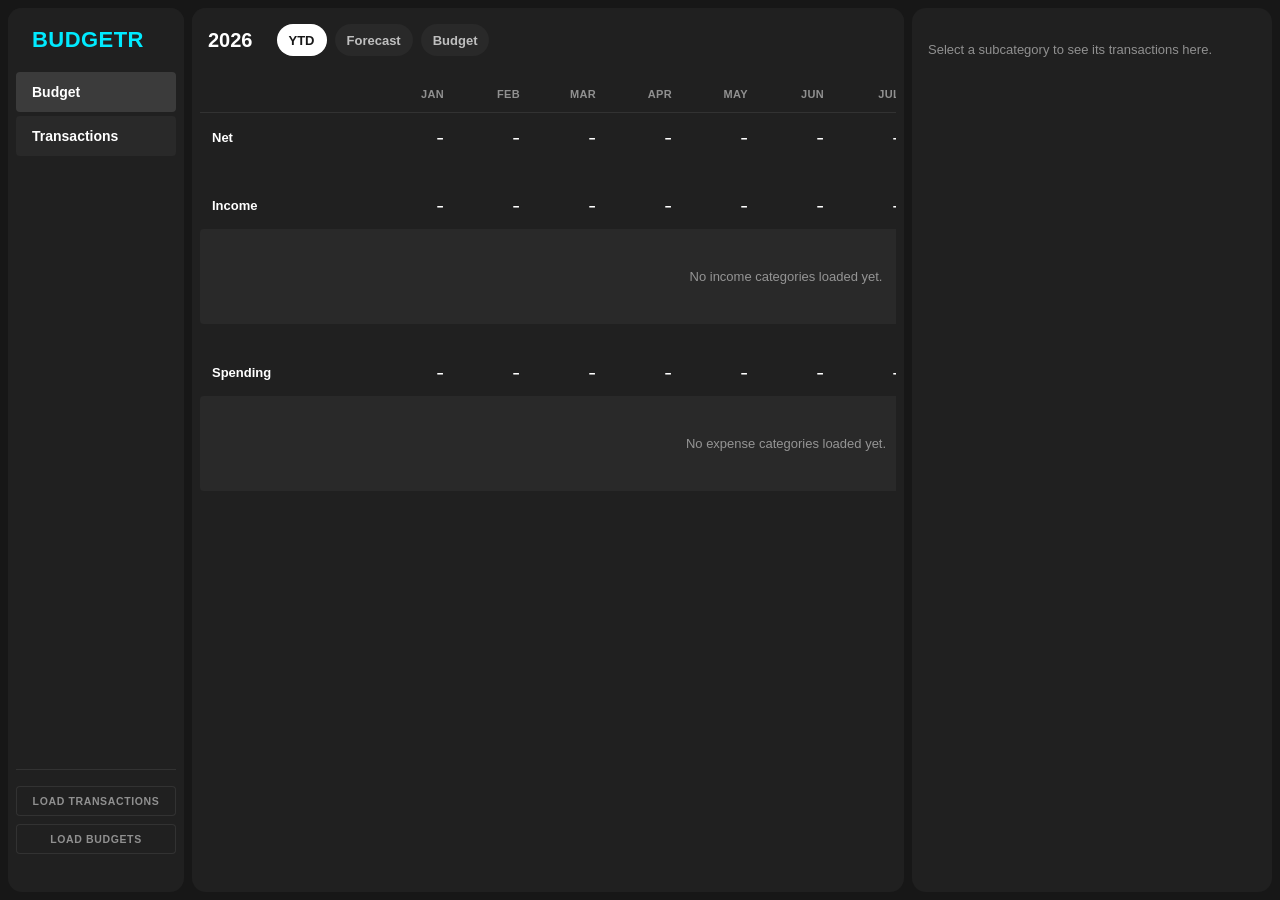
==== commit 39bc5aa0: "Rework budget editor add-flow into inline pending rows - Style empty "no categories loaded yet" rows" ====
--- a/index.html
+++ b/index.html
@@ -22,12 +22,10 @@
 
       <div class="data-io">
         <div>
-          <label>Transactions CSV</label>
-          <label class="file-btn">Load CSV(s)<input type="file" id="csvPicker" accept=".csv" multiple></label>
+          <label class="file-btn">Load Transactions<input type="file" id="csvPicker" accept=".csv" multiple></label>
         </div>
         <div>
-          <label>Budgets JSON</label>
-          <label class="file-btn">Load budgets<input type="file" id="budgetPicker" accept=".json"></label>
+          <label class="file-btn">Load Budgets<input type="file" id="budgetPicker" accept=".json"></label>
         </div>
         <div class="io-status" id="ioStatus"></div>
       </div>
--- a/css/styles.css
+++ b/css/styles.css
@@ -127,7 +127,7 @@
     display:flex;
     flex-direction:column;
     gap:16px;
-    padding:0 8px 24px;
+    padding:0 8px 16px;
   }
   .search-wrap{position:relative;}
   .search-wrap .search-icon{
@@ -278,7 +278,7 @@
      Transactions tab only) can sit above the scrolling .table-scroll
      without being pushed off. */
   .mid-body{
-    padding:0 8px 60px;
+    padding:16px 8px 0;
     flex:1 1 auto;
     min-height:0;
     overflow:hidden;
@@ -293,7 +293,7 @@
     display:inline-flex;
     align-items:center;
     justify-content:center;
-    padding:0 24px;
+    padding:0 12px;
     border-radius:20px;
     font-size:13px;
     font-weight:700;
@@ -342,7 +342,7 @@
      exactly that gap so the thead's stuck and resting positions coincide
      — every other row-to-row gap (what border-spacing is actually for) is
      untouched. */
-  table.ledger{width:100%;border-collapse:separate;border-spacing:0 4px;margin-top:-4px;}
+  table.ledger{width:100%;border-collapse:separate;border-spacing:0 4px;margin-top:-4px;padding-bottom:16px;}
   /* Sticky to the top of the table's own .table-scroll (the actual
      scrolling box — see the .panel/.mid-body comments above) — position:
      sticky on each <th> (not the <thead> itself, which isn't reliably
@@ -519,11 +519,17 @@
     top:0;
     z-index:2;
     background:var(--bg-right);
-    padding:24px 16px 24px;
+    /* height:4rem; */
+    flex-shrink: 0;
+    flex-flow:column;
+    display: flex;
+    align-items: start;
+    justify-content: center;
+    padding:16px;
   }
   .right-eyebrow{font-size:11.5px;color:var(--text-muted);font-weight:600;padding-bottom:2px;}
   .right-title{font-size:18px;font-weight:700;}
-  .right-body{padding:0 16px 24px;}
+  .right-body{padding:0 16px 16px;}
   .right-total-row{
     display:flex;justify-content:space-between;align-items:baseline;
     margin-bottom:24px;
@@ -534,8 +540,7 @@
   .right-total-value.pos{color:var(--positive);}
   .right-sub{font-size:11px;color:var(--text-muted);}
 
-  table.txn-list{width:100%;border-collapse:collapse;}
-  table.txn-list{table-layout:fixed;}
+  table.txn-list{width:100%;border-collapse:collapse;table-layout:fixed;}
   /* Sticky under .right-header — whose height varies with the selected
      subcategory name's line count, so (unlike the mid panel's fixed-height
      .mid-title) the offset can't just be a constant: renderRight measures
@@ -676,9 +681,9 @@
   .freq-months-grid .pill{width:100%;}
 
   /* ================= BUDGET EDITOR ================= */
-  /* .budget-editor-header/.budget-editor-toolbar own their inset as
-     padding/height (not margin), same reasoning as .mid-title/.pills —
-     see the header comment above them. */
+  /* .budget-editor-header owns its inset as padding/height (not margin),
+     same reasoning as .mid-title/.pills — see the header comment above
+     them. */
   .budget-editor-header{
     position:sticky;
     top:0;
@@ -693,21 +698,8 @@
   }
   .budget-editor-title{font-size:22px;font-weight:700;}
   .budget-editor-actions{display:flex;gap:12px;}
-  .budget-editor-toolbar{
-    position:sticky;
-    top:4rem;
-    z-index:2;
-    background:var(--bg-mid);
-    height:4rem;
-    flex-shrink:0;
-    display:flex;
-    align-items:center;
-    justify-content:flex-end;
-    padding:0 16px;
-    border-bottom:1px solid var(--border-soft);
-  }
   .budget-editor-body{
-    padding:24px 8px 60px;
+    padding:16px 8px 0;
     display:flex;
     flex-direction:column;
     gap:12px;
@@ -819,22 +811,18 @@
   table.ledger-grouped tr.budget-group-row .catname{gap:0;}
   table.ledger-grouped tr.budget-group-row .arrow{width:0;margin-right:0;overflow:hidden;}
   table.ledger-grouped tr.budget-group-row .arrow img{opacity:0;}
-  /* "+ Add income"/"+ Add expense" link rows — centered, spanning every
-     column. The nested variant (adds a subcategory) only shows while its
-     parent category is open; the top-level one (adds a category) is
-     always visible, giving the empty Income/Spending groups their "Add
-     income"/"Add expense" zero state. */
-  tr.budget-add-row td{height:auto;padding:12px;text-align:center;white-space:normal;}
-  tr.budget-add-row.nested{display:none;}
-  /* A freshly-added category has no name yet — withhold its "add
-     subcategory" row (even while open) until it's been named, so there's
-     no unnamed, ambiguous category floating around with subcategories
-     already hanging off it. */
-  tr.budget-add-row.nested.open.named{display:table-row;}
-  .budget-add-link{
-    display:inline-flex;align-items:center;gap:8px;
-    background:transparent;border:none;cursor:pointer;
-    color:var(--accent-teal);font-size:12.5px;font-weight:700;
-    padding:8px 12px;border-radius:var(--radius-sm);
-  }
-  .budget-add-link:hover{background:var(--bg-row-hover);}
+  /* Trailing pending subcategory row (see buildGroup in app.js) — looks
+     and sits exactly like a real sub-row (same indent, placeholder-style
+     empty name) and follows the same open/closed visibility as one, but
+     stays hidden until its category has a name, same reasoning as the old
+     add-subcategory button it replaced: no unnamed, ambiguous category
+     with subcategories already hanging off it. */
+  tr.sub-row.pending{display:none;}
+  tr.sub-row.pending.open.named{display:table-row;}
+  /* Trailing pending category row (see buildPendingCatRow in app.js) —
+     looks and sits exactly like a real (but blank) category row, always
+     visible at the bottom of its group; giving the empty Income/Spending
+     groups their zero state without a separate add button. Unlike a real
+     category row it isn't collapsible, so it keeps the plain cursor
+     instead of tr.cat-row's pointer. */
+  tr.cat-row.pending{cursor:default;}
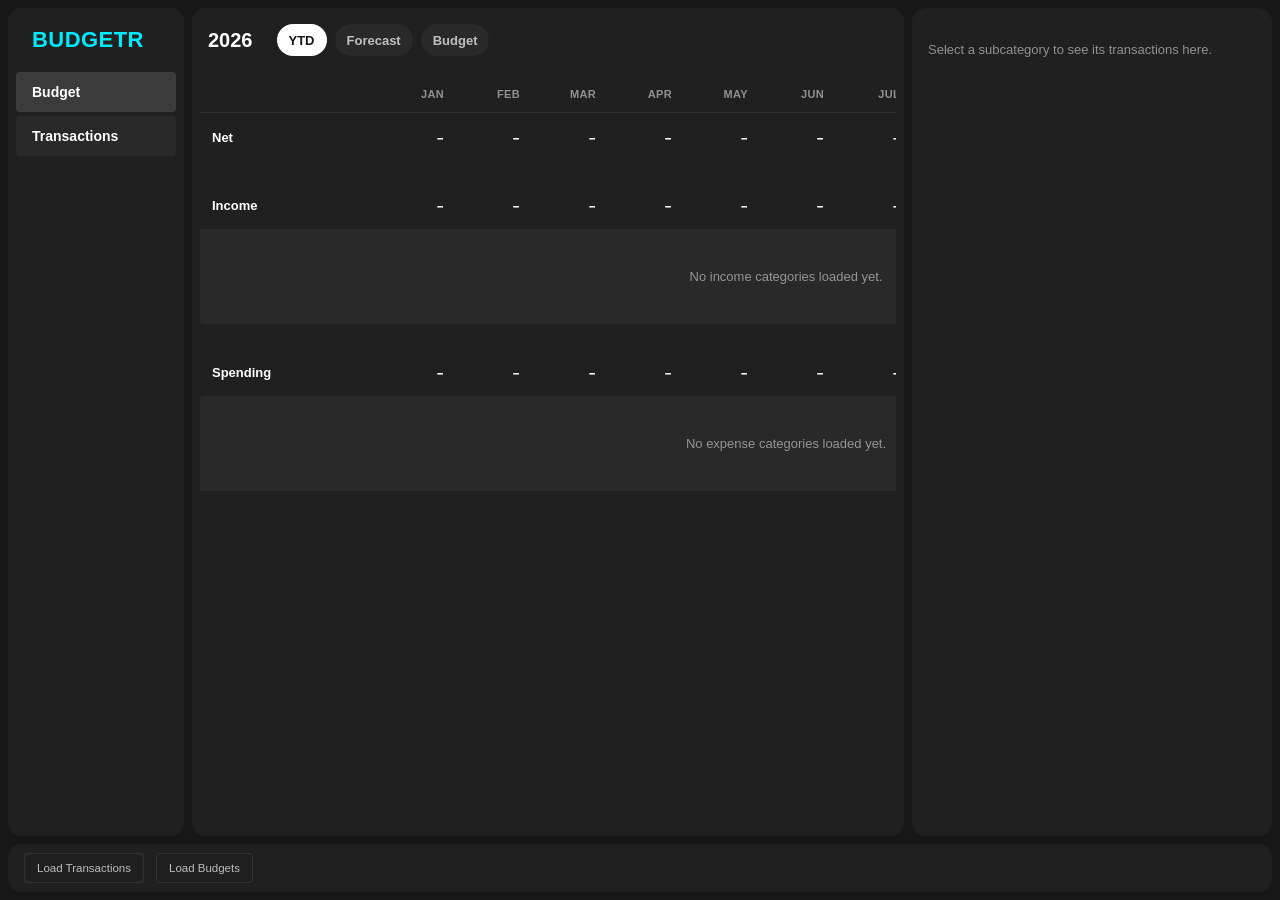
==== commit d93906e8: "Add bottom status bar for file load controls Moves the Load Transactions/Load Budgets buttons and th" ====
--- a/index.html
+++ b/index.html
@@ -19,16 +19,6 @@
     <div class="logo">BUDGETR</div>
     <div class="left-body">
       <div class="tf-list" id="tfList"></div>
-
-      <div class="data-io">
-        <div>
-          <label class="file-btn">Load Transactions<input type="file" id="csvPicker" accept=".csv" multiple></label>
-        </div>
-        <div>
-          <label class="file-btn">Load Budgets<input type="file" id="budgetPicker" accept=".json"></label>
-        </div>
-        <div class="io-status" id="ioStatus"></div>
-      </div>
     </div>
   </div>
 
@@ -38,6 +28,13 @@
   <!-- ================= RIGHT PANEL ================= -->
   <div class="right panel" id="rightPanel"></div>
 
+  <!-- ================= STATUS BAR ================= -->
+  <div class="status panel">
+    <label class="file-btn">Load Transactions<input type="file" id="csvPicker" accept=".csv" multiple></label>
+    <label class="file-btn">Load Budgets<input type="file" id="budgetPicker" accept=".json"></label>
+    <div class="io-status" id="ioStatus"></div>
+  </div>
+
 </div>
 
 <script src="js/app.js"></script>
--- a/css/styles.css
+++ b/css/styles.css
@@ -64,6 +64,10 @@
   .app{
     display:grid;
     grid-template-columns:11rem 1fr 360px;
+    grid-template-rows:1fr 3rem;
+    grid-template-areas:
+      "left mid right"
+      "status status status";
     gap:0.5rem;
     height:100vh;
     padding:0.5rem;
@@ -92,8 +96,20 @@
     .app{grid-template-columns:11rem 1fr 300px;min-width:0;}
   }
 
+  /* ================= STATUS BAR ================= */
+  .status{
+    grid-area:status;
+    background:var(--bg-left);
+    display:flex;
+    flex-direction:row;
+    align-items:center;
+    gap:12px;
+    padding:0 16px;
+  }
+
   /* ================= LEFT PANEL ================= */
   .left{
+    grid-area:left;
     background:var(--bg-left);
     padding:0;
     display:flex;
@@ -172,21 +188,6 @@
   .tf-item.future .tf-label{color:var(--text-secondary);}
   .tf-item.future .net{color:var(--text-muted);}
 
-  .data-io{
-    margin-top:auto;
-    padding-top:16px;
-    border-top:1px solid var(--border-soft);
-    display:flex;
-    flex-direction:column;
-    gap:8px;
-  }
-  .data-io label{
-    font-size:10.5px;
-    text-transform:uppercase;
-    letter-spacing:0.06em;
-    color:var(--text-muted);
-    font-weight:600;
-  }
   .file-btn{
     display:block;
     background:var(--bg-input);
@@ -206,6 +207,7 @@
 
   /* ================= MIDDLE PANEL ================= */
   .mid{
+    grid-area:mid;
     background:var(--bg-mid);
     padding:0;
     display:flex;
@@ -321,8 +323,8 @@
 
   .search-heading{
     flex-shrink:0; /* sits above the scrolling .table-scroll, not inside it */
-    font-size:13px;color:var(--text-muted);margin-bottom:16px;font-weight:600;
-    padding-top:24px; /* Transactions tab is the only user of this heading;
+    font-size:13px;color:var(--text-muted);margin-bottom:24px;font-weight:600;
+    padding:0 12px; /* Transactions tab is the only user of this heading;
       its sticky title bar sits flush above .mid-body (which has no top
       padding of its own — see .mid-body below), so this is what actually
       separates the heading from the bar. */
@@ -507,6 +509,7 @@
 
   /* ================= RIGHT PANEL ================= */
   .right{
+    grid-area:right;
     background:var(--bg-right);
     padding:0;
   }
@@ -615,6 +618,10 @@
 
   /* Category/subcategory selectors inside the "Add to plan" modal. */
   .modal-field{display:flex;flex-direction:column;gap:4px;}
+  /* Type (Income/Spending) toggle at the top of the modal — plain .pill
+     buttons (same look as the YTD/Forecast/Budget and frequency pills)
+     in a row instead of a <select>, since there are only ever two options. */
+  .modal-type-pills{display:flex;gap:8px;}
   .modal-field-label{
     font-size:10.5px;
     text-transform:uppercase;
@@ -732,6 +739,38 @@
   .budget-name-input:hover,.budget-name-input:focus{background:var(--bg-input);border-color:var(--border);}
   .budget-name-input:focus{outline:none;border-color:var(--accent-teal-dim);}
   .budget-name-input.sub{font-weight:400;font-size:13px;color:var(--text-secondary);}
+
+  /* Category/subcategory name typeahead (see bindTypeahead in app.js) —
+     appended straight to <body> and positioned with fixed coordinates
+     rather than nested under the input, so .table-scroll's own overflow
+     (see its comment further up) can't clip it. */
+  .typeahead-list{
+    position:fixed;
+    /* No explicit width: a fixed-position box with only `left`/`top` set
+       (never `right`) shrink-to-fits its content by default, so the list
+       is only ever as wide as its longest option — not the (much
+       narrower) input it hangs off of — up to max-width. app.js may
+       still tighten max-width further, for the rare case even that
+       doesn't fit before the viewport's right edge. */
+    max-width:24rem;
+    background:var(--bg-input);
+    border:1px solid var(--border);
+    border-radius:var(--radius-sm);
+    max-height:180px;
+    overflow-y:auto;
+    z-index:200;
+    box-shadow:0 12px 32px rgba(0,0,0,0.45);
+  }
+  .typeahead-option{
+    padding:8px 12px;
+    font-size:13px;
+    color:var(--text-primary);
+    cursor:pointer;
+    white-space:nowrap;
+    overflow:hidden;
+    text-overflow:ellipsis;
+  }
+  .typeahead-option:hover{background:var(--bg-row-hover);}
   .icon-btn{
     background:transparent;
     border:none;
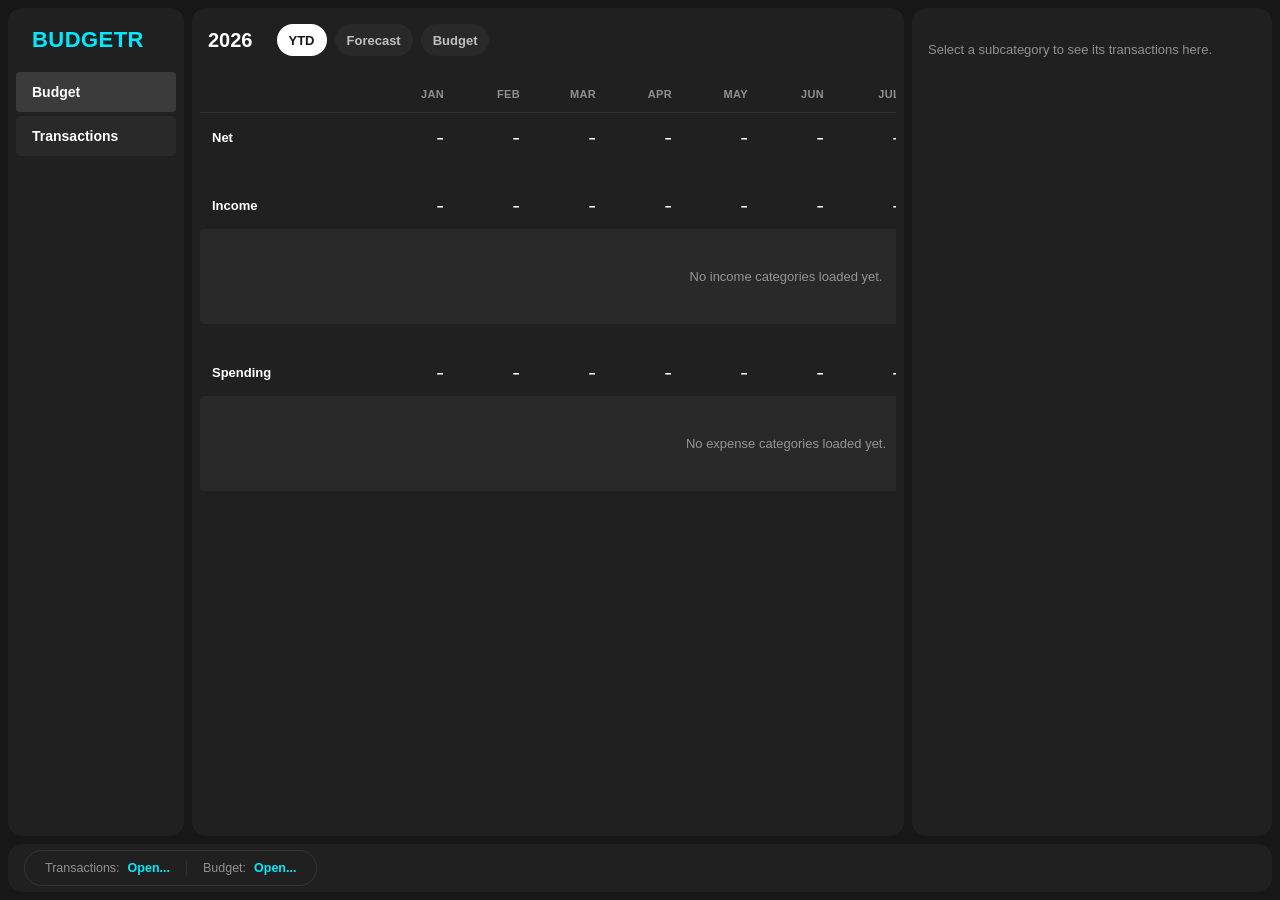
==== commit fa0f6bf4: "Redesign status bar as a persistent file-state chip Replaces the plain Load Transactions/Load Budget" ====
--- a/index.html
+++ b/index.html
@@ -30,8 +30,7 @@
 
   <!-- ================= STATUS BAR ================= -->
   <div class="status panel">
-    <label class="file-btn">Load Transactions<input type="file" id="csvPicker" accept=".csv" multiple></label>
-    <label class="file-btn">Load Budgets<input type="file" id="budgetPicker" accept=".json"></label>
+    <div class="status-chip" id="statusChip"></div>
     <div class="io-status" id="ioStatus"></div>
   </div>
 
--- a/css/styles.css
+++ b/css/styles.css
@@ -106,6 +106,54 @@
     gap:12px;
     padding:0 16px;
   }
+  /* Rounded card holding the Transactions/Budget file state — the status
+     bar's only real content; the bar itself just gives it a full-width
+     strip to sit in (and somewhere for #ioStatus to appear alongside it). */
+  .status-chip{
+    display:flex;
+    align-items:center;
+    gap:16px;
+    background:var(--bg-input);
+    border:1px solid var(--border);
+    border-radius:999px;
+    padding:10px 20px;
+    font-size:12.5px;
+  }
+  .status-segment{display:flex;align-items:center;gap:8px;}
+  .status-divider{width:1px;align-self:stretch;background:var(--border);}
+  .status-label{color:var(--text-muted);}
+  .status-filename{color:var(--text-primary);font-weight:700;}
+  .status-edited{color:var(--text-muted);font-style:italic;}
+  /* "Open..."/"Change..." — a <label> wrapping the actual (hidden) file
+     input, same trick as .file-btn elsewhere. Open (nothing loaded yet) is
+     the primary call to action, so it reads as an accent link; Change
+     (something's already loaded) is deliberately quieter. */
+  .status-open-link,
+  .status-change-link{
+    cursor:pointer;
+    display:inline-flex;
+    align-items:center;
+  }
+  .status-open-link{color:var(--accent-teal);font-weight:700;}
+  .status-open-link:hover{opacity:0.85;}
+  .status-change-link{color:var(--text-muted);font-weight:400;}
+  .status-change-link:hover{color:var(--text-primary);}
+  .status-open-link input,
+  .status-change-link input{display:none;}
+  .status-open-link:has(input:disabled),
+  .status-change-link:has(input:disabled){opacity:0.4;pointer-events:none;cursor:not-allowed;}
+  .status-export{
+    background:var(--accent-teal);
+    border:none;
+    color:var(--surface-page);
+    height:1.75rem;
+    padding:0 14px;
+    border-radius:999px;
+    font-size:12px;
+    font-weight:700;
+    cursor:pointer;
+  }
+  .status-export:hover{opacity:0.88;}
 
   /* ================= LEFT PANEL ================= */
   .left{
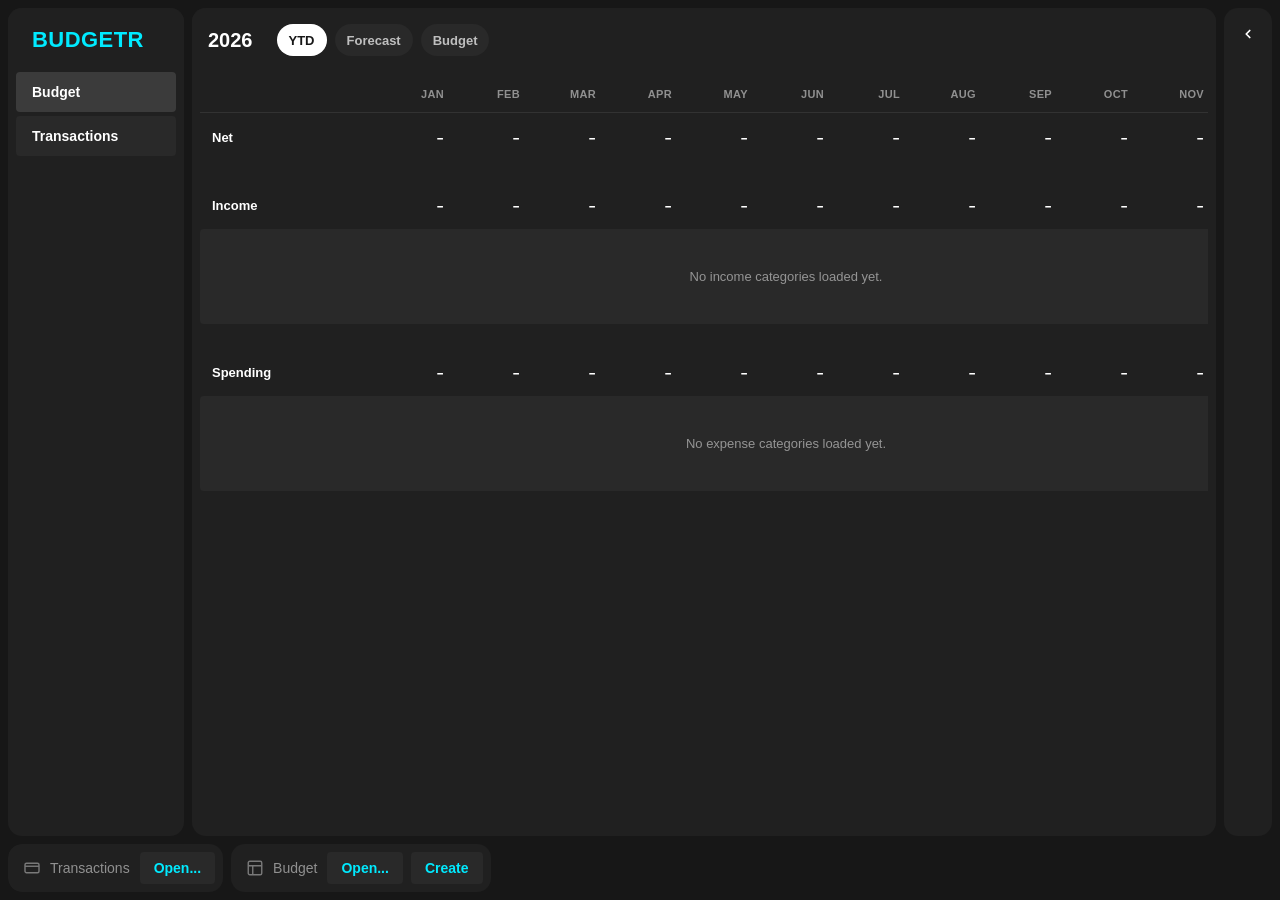
==== commit 5717de2f: "Make the right panel collapsible, collapsed by default Collapses to a 3rem rail with just an expand " ====
--- a/index.html
+++ b/index.html
@@ -12,7 +12,7 @@
 </head>
 <body>
 
-<div class="app">
+<div class="app right-collapsed">
 
   <!-- ================= LEFT PANEL ================= -->
   <div class="left panel">
@@ -26,7 +26,12 @@
   <div class="mid panel" id="midPanel"></div>
 
   <!-- ================= RIGHT PANEL ================= -->
-  <div class="right panel" id="rightPanel"></div>
+  <div class="right panel collapsed" id="rightPanel">
+    <button type="button" class="right-toggle-btn" id="rightPanelToggle" aria-expanded="false" aria-label="Expand panel">
+      <img src="icons/chevron-left.svg" alt="">
+    </button>
+    <div class="right-content" id="rightPanelBody"></div>
+  </div>
 
   <!-- ================= STATUS BAR ================= -->
   <div class="status panel">
--- a/css/styles.css
+++ b/css/styles.css
@@ -95,65 +95,99 @@
   @media (max-width:1000px){
     .app{grid-template-columns:11rem 1fr 300px;min-width:0;}
   }
+  /* Right panel collapsed to a slim rail — see .right.collapsed below for
+     the panel's own contents. Overrides the 3rd column's width from both
+     the base and narrow-viewport rules above. */
+  .app.right-collapsed{grid-template-columns:11rem 1fr 3rem;}
+  @media (max-width:1000px){
+    .app.right-collapsed{grid-template-columns:11rem 1fr 3rem;}
+  }
 
   /* ================= STATUS BAR ================= */
   .status{
     grid-area:status;
-    background:var(--bg-left);
     display:flex;
     flex-direction:row;
     align-items:center;
     gap:12px;
-    padding:0 16px;
-  }
-  /* Rounded card holding the Transactions/Budget file state — the status
-     bar's only real content; the bar itself just gives it a full-width
-     strip to sit in (and somewhere for #ioStatus to appear alongside it). */
+    padding:0;
+  }
+  /* The status bar's only real content is a pair of independent rounded
+     chips, one per file slot (Transactions, Budget) — #statusChip is just
+     the flex row they sit in, not a shared card. */
   .status-chip{
     display:flex;
     align-items:center;
-    gap:16px;
+    gap:0.5rem;
+  }
+  .file-chip{
+    display:flex;
+    align-items:center;
+    gap:10px;
+    height:48px;
     background:var(--bg-input);
-    border:1px solid var(--border);
-    border-radius:999px;
-    padding:10px 20px;
-    font-size:12.5px;
-  }
-  .status-segment{display:flex;align-items:center;gap:8px;}
-  .status-divider{width:1px;align-self:stretch;background:var(--border);}
-  .status-label{color:var(--text-muted);}
-  .status-filename{color:var(--text-primary);font-weight:700;}
-  .status-edited{color:var(--text-muted);font-style:italic;}
-  /* "Open..."/"Change..." — a <label> wrapping the actual (hidden) file
-     input, same trick as .file-btn elsewhere. Open (nothing loaded yet) is
-     the primary call to action, so it reads as an accent link; Change
-     (something's already loaded) is deliberately quieter. */
-  .status-open-link,
-  .status-change-link{
+    border-radius:var(--radius-lg);
+    padding:8px 8px 8px 16px;
+    font-size:.875rem;
+  }
+  /* Groups the chip's action buttons (Open.../Create/Edit/Save/remove) so
+     they get their own tighter gap, independent of the chip's own gap
+     between its icon/label/name and this group. */
+  .file-chip-actions{display:flex;align-items:center;gap:8px;}
+  /* Icon is a fixed white stroke (see icons/) dimmed to read as muted in
+     the empty state, brought to full opacity once a file's loaded — same
+     trick as the search icon elsewhere rather than a second colored asset. */
+  .file-chip-icon{width:16px;height:16px;opacity:0.4;flex-shrink:0;}
+  .file-chip.loaded .file-chip-icon{opacity:1;}
+  .file-chip-label{color:var(--text-muted);}
+  .file-chip-name{color:var(--text-primary);}
+  .file-chip-name.dimmed{color:var(--text-muted);font-weight:400;font-style:italic;}
+  .file-chip-edited{color:var(--text-primary);font-style:italic;}
+  /* Open.../Create/Edit — a secondary "pill within a pill", one shade up
+     from the chip's own background, cyan text. Open... is a <label>
+     wrapping a hidden file input (same trick as .file-btn elsewhere); the
+     others are plain buttons — all three share this look since none is
+     more urgent than the others until there's something to Save. */
+  .file-chip-action{
+    background:var(--bg-pill-inactive);
+    color:var(--accent-teal);
+    border:none;
+    height:2rem;
+    padding:0 14px;
+    border-radius:.25rem;
+    font-size:.875rem;
+    font-weight:700;
     cursor:pointer;
     display:inline-flex;
     align-items:center;
   }
-  .status-open-link{color:var(--accent-teal);font-weight:700;}
-  .status-open-link:hover{opacity:0.85;}
-  .status-change-link{color:var(--text-muted);font-weight:400;}
-  .status-change-link:hover{color:var(--text-primary);}
-  .status-open-link input,
-  .status-change-link input{display:none;}
-  .status-open-link:has(input:disabled),
-  .status-change-link:has(input:disabled){opacity:0.4;pointer-events:none;cursor:not-allowed;}
-  .status-export{
-    background:var(--accent-teal);
+  .file-chip-action:hover{background:var(--surface-interactive-hover);}
+  .file-chip-action input{display:none;}
+  .file-chip-action:disabled,
+  .file-chip-action:has(input:disabled){opacity:0.4;pointer-events:none;cursor:not-allowed;}
+  /* Save is the one genuinely urgent action (unexported edits), so it's the
+     only filled/bright pill in the chip. */
+  .file-chip-action.primary{background:var(--accent-teal);color:var(--surface-page);}
+  .file-chip-action.primary:hover{background:var(--accent-teal);opacity:0.88;}
+  /* Removes the loaded file/budget outright (back to the empty "Open..."
+     state) rather than reopening the picker — a plain icon button, quiet
+     until hovered. */
+  .file-chip-remove{
+    background:none;
     border:none;
-    color:var(--surface-page);
-    height:1.75rem;
-    padding:0 14px;
-    border-radius:999px;
-    font-size:12px;
-    font-weight:700;
-    cursor:pointer;
-  }
-  .status-export:hover{opacity:0.88;}
+    border-radius:.25rem;
+    padding:0;
+    width:2rem;
+    height:2rem;
+    display:inline-flex;
+    align-items:center;
+    justify-content:center;
+    cursor:pointer;
+    opacity:0.5;
+  }
+  .file-chip-remove:hover{opacity:1;}
+  .file-chip-remove img{width:24px;height:24px;}
+  .file-chip-remove:disabled{opacity:0.25;pointer-events:none;cursor:not-allowed;}
 
   /* ================= LEFT PANEL ================= */
   .left{
@@ -205,12 +239,37 @@
     border:1px solid var(--border);
     border-radius:999px;
     color:var(--text-primary);
-    padding:12px 16px 12px 32px;
+    padding:12px 32px 12px 32px;
     font-size:13px;
     outline:none;
   }
   .search-input::placeholder{color:var(--text-muted);}
   .search-input:focus{border-color:var(--accent-teal-dim);}
+  /* Replaced by .search-clear-btn below (this app's own icon set, rather
+     than the browser's own type="search" cancel glyph). */
+  .search-input::-webkit-search-cancel-button{-webkit-appearance:none;display:none;}
+  .search-clear-btn{
+    /* right matches the button's own vertical centering gap
+       ((.search-wrap's ~41.5px height - this button's 20px) / 2 = 10.75px)
+       so its clearance from the input's right edge equals its clearance
+       from the top/bottom edges, rather than the tighter 6px an
+       arbitrary value would give it. */
+    position:absolute;right:10.75px;top:50%;transform:translateY(-50%);
+    width:20px;height:20px;
+    display:flex;align-items:center;justify-content:center;
+    background:transparent;border:none;border-radius:50%;
+    cursor:pointer;
+  }
+  /* Its own display:flex above otherwise beats the browser's default
+     [hidden]{display:none} (an author-stylesheet class rule always wins
+     over a UA-stylesheet attribute rule, regardless of specificity or
+     source order), silently defeating clearBtn.hidden — this restores it,
+     at the higher specificity a class+attribute selector gets over a
+     plain class alone. */
+  .search-clear-btn[hidden]{display:none;}
+  .search-clear-btn img{width:11px;height:11px;opacity:0.4;}
+  .search-clear-btn:hover{background:var(--bg-row-hover);}
+  .search-clear-btn:hover img{opacity:0.8;}
 
   .tf-list{display:flex;flex-direction:column;gap:0.25rem;}
   .tf-item{
@@ -378,6 +437,40 @@
       separates the heading from the bar. */
   }
   .search-heading b{color:var(--text-primary);}
+  .search-heading .amt.pos{color:var(--positive);}
+  .search-heading .amt.neg{color:var(--negative);}
+  /* Field-scope picker (see SEARCH_FIELDS), inline in the results blurb
+     itself rather than a separate control — only appears once there's a
+     search term to scope (see renderTransactionsBody). A native <select>
+     sizes its own closed-state box to its widest OPTION rather than its
+     current selection — a browser quirk no CSS property fixes — so it's
+     split into a visible label span (hugs only its own current text, the
+     normal inline-block way) plus the real <select>, invisible and
+     stretched with position:absolute to exactly match that span's box
+     instead of sizing itself. The label reflects the dotted-underline
+     "interactive text" look; the select still does the actual work
+     (click target, keyboard, native picker), just with nothing of its own
+     to look at. */
+  .search-heading-field{position:relative;display:inline-block;}
+  .search-heading-field-label{
+    color:var(--text-primary);
+    font-weight:700;
+    border-bottom:1px dotted var(--text-muted);
+  }
+  .search-heading-field:hover .search-heading-field-label,
+  .search-heading-field:focus-within .search-heading-field-label{
+    color:var(--accent-teal);border-bottom-color:var(--accent-teal-dim);
+  }
+  .search-heading-field-select{
+    position:absolute;
+    inset:0;
+    width:100%;
+    height:100%;
+    opacity:0;
+    border:none;
+    padding:0;
+    cursor:pointer;
+  }
 
   table.ledger-year th.month-link{cursor:pointer;}
   table.ledger-year th.month-link:hover{color:var(--text-primary);}
@@ -427,9 +520,40 @@
   /* Projection pill: months after the current one; Plan pill: every month
      — both are showing a planned (budget), not actual, value. */
   table.ledger td.num.planned{color:var(--text-muted);}
-  /* Month tab: the Plan column is always a planned figure (unlike Actual/
-     Difference), so it reads muted rather than primary. */
+  /* Month tab: the Budget column is always a planned figure (unlike
+     Actual/Forecasted), so it reads muted rather than primary. */
   table.ledger-month td:nth-child(2){color:var(--text-muted);}
+  /* Difference-from-Budget for Actual (and, current month only,
+     Forecasted) — see numDiffCell in app.js. A real column of its own
+     (unlabeled — no <th> text) rather than merged into the value's own
+     cell, so every row's Actual (and every row's Forecasted) values stay
+     right-aligned with each other regardless of how wide each row's own
+     parenthesized diff happens to be — and every row's diff, in turn,
+     stays right-aligned with every other row's diff, same as any other
+     numeric column. .num-value drops its own right padding and
+     .num-diff-col drops its left, so together they sum to exactly .5rem
+     at minimum (the widest diff in the column sits exactly that close to
+     its value; a narrower one just has more empty column width to its
+     left, same as Budget/Actual/Forecasted already do relative to each
+     other). Applied to the Actual/Forecasted <th> themselves too (not
+     just body cells), so the header text lands on that same right edge
+     instead of the normal 12px further left. Always muted regardless of
+     the value's own color (net rows color Actual/Forecasted via signCls,
+     applied to .num-value only). */
+  table.ledger-month .num-value{padding-right:0;}
+  /* A future month has no diff column at all (see renderMonthTable's
+     showDiff) — Actual is the row's last cell there, not the first half of
+     a tightly-paired value+diff, so it needs the table's normal 12px right
+     padding back instead of the 0 above (:last-child only ever matches in
+     that case — a diff column, when present, is always the actual last
+     cell instead). */
+  table.ledger-month .num-value:last-child{padding-right:12px;}
+  table.ledger-month .num-diff-col{
+    width:6.5rem;
+    padding-left:0.5rem;
+    color:var(--text-muted);
+    font-size:0.9em;
+  }
   /* Year tab (all 3 pills): fixed, explicit column widths so the 12 month
      columns line up identically regardless of which pill's numbers are
      currently in them — auto layout would otherwise size each column to
@@ -560,7 +684,36 @@
     grid-area:right;
     background:var(--bg-right);
     padding:0;
-  }
+    position:relative;
+  }
+  /* Sits fixed at the panel's top-right corner, overlapping whatever
+     renderRight has drawn into .right-content, rather than taking up
+     layout space itself — so it doesn't shift .right-header's own
+     sticky-offset math (see --right-sticky-top). Circular per this app's
+     icon-only-button convention (see .icon-btn). */
+  .right-toggle-btn{
+    position:absolute;
+    top:12px;right:12px;
+    z-index:5;
+    width:28px;height:28px;
+    border-radius:50%;
+    background:transparent;
+    border:none;
+    cursor:pointer;
+    display:inline-flex;
+    align-items:center;
+    justify-content:center;
+    color:var(--text-muted);
+    flex-shrink:0;
+  }
+  .right-toggle-btn:hover{background:var(--bg-row-hover);color:var(--text-primary);}
+  .right-toggle-btn img{width:14px;height:14px;}
+  /* Collapsed: just the rail with its expand button, centered in the
+     3rem-wide column (see .app.right-collapsed) — everything renderRight
+     draws into .right-content stays rendered underneath (so it's ready the
+     instant the panel re-expands) but hidden here. */
+  .right.collapsed .right-content{display:none;}
+  .right.collapsed .right-toggle-btn{left:50%;right:auto;transform:translateX(-50%);}
   /* .right-header carries its own inset — top, sides, and the trailing
      gap before .right-body — as padding (not .right's padding or a
      margin) so its painted box reaches the panel's true left/right/top
@@ -576,7 +729,7 @@
     display: flex;
     align-items: start;
     justify-content: center;
-    padding:16px;
+    padding:16px 44px 16px 16px;
   }
   .right-eyebrow{font-size:11.5px;color:var(--text-muted);font-weight:600;padding-bottom:2px;}
   .right-title{font-size:18px;font-weight:700;}
@@ -624,15 +777,13 @@
     color:var(--text-muted);font-size:13px;line-height:1.6;padding-top:32px;
   }
 
-  /* "Add to plan" quick-add control (Year tab, Plan pill, row selected) */
-  .add-plan-wrap{margin-top:16px;}
   /* margin-top adds to .modal-dialog's 1rem gap above this row, for 2rem
      of total space above the Cancel/Add buttons. */
   .add-plan-actions{display:flex;gap:8px;justify-content:flex-end;margin-top:1rem;}
 
-  /* Modal (the "Add to plan" form) — centered over the whole app, with a
-     subtle scrim behind it rather than a fully-opaque one, so the app
-     stays legible/contextual underneath. */
+  /* Modal (the budget editor's add-item form) — centered over the whole
+     app, with a subtle scrim behind it rather than a fully-opaque one, so
+     the app stays legible/contextual underneath. */
   .modal-scrim{
     position:fixed;
     inset:0;
@@ -643,7 +794,7 @@
     z-index:100;
   }
   .modal-dialog{
-    width:320px;
+    width:420px;
     max-width:calc(100vw - 40px);
     background:var(--bg-mid);
     border:1px solid var(--border);
@@ -655,8 +806,17 @@
     box-shadow:0 24px 60px rgba(0,0,0,0.45);
   }
   .modal-title{font-size:16px;font-weight:700;color:var(--text-primary);margin-bottom:4px;}
+  /* Plain sentence-case subtitle under a modal's title (see the Link
+     Transactions modal) — .modal-field-label is uppercase/letter-spaced
+     for short field labels, wrong for a full descriptive sentence. */
+  .modal-hint{font-size:12.5px;color:var(--text-muted);margin-top:-8px;line-height:1.4;}
   .modal-dialog select,
-  .modal-dialog input{width:100%;}
+  /* :not([type="checkbox"]) — a plain text/number field should fill its
+     row, but the Link Transactions list's checkboxes (see
+     .link-txn-option) are flex items alongside their description text,
+     not full-width fields; forcing width:100% on them blows up that row's
+     layout instead of just sizing the little checkbox control itself. */
+  .modal-dialog input:not([type="checkbox"]){width:100%;}
 
   /* Groups the category/subcategory fields, and separately the
      description/amount fields, so each pair stays visually tied together
@@ -664,7 +824,7 @@
      that group and the next section (frequency picker, then actions). */
   .modal-group{display:flex;flex-direction:column;gap:1rem;}
 
-  /* Category/subcategory selectors inside the "Add to plan" modal. */
+  /* Category/subcategory selectors inside the budget editor's add-item modal. */
   .modal-field{display:flex;flex-direction:column;gap:4px;}
   /* Type (Income/Spending) toggle at the top of the modal — plain .pill
      buttons (same look as the YTD/Forecast/Budget and frequency pills)
@@ -677,43 +837,13 @@
     color:var(--text-muted);
     font-weight:600;
   }
-  /* Holds a select next to its "+ New" name input, so choosing "+ New"
-     shrinks the select to share the row instead of stacking below it. */
-  .modal-inline-row{display:flex;gap:8px;}
-  .modal-inline-row .modal-select-wrap,
-  .modal-inline-row .modal-inline-new{flex:1 1 0;min-width:0;}
-  /* Wraps each <select> so its chevron can be a positioned icon with real
-     padding from the pill's right edge, instead of the browser's native
-     arrow (which sits flush against it with no controllable spacing). */
-  .modal-select-wrap{position:relative;}
-  .modal-select-chevron{
-    position:absolute;
-    right:14px;
-    top:50%;
-    width:12px;
-    height:12px;
-    transform:translateY(-50%) rotate(90deg);
-    pointer-events:none;
-    opacity:0.5; /* approximates --text-muted against --bg-input; icon is a fixed white stroke */
-  }
-  .modal-select{
-    height:2rem;
-    background:var(--bg-input);
-    border:1px solid var(--border);
-    color:var(--text-primary);
-    font-size:13px;
-    padding:0 32px 0 16px;
-    border-radius:20px;
-    appearance:none;
-    -webkit-appearance:none;
-    -moz-appearance:none;
-  }
-  .modal-select:focus{outline:none;border-color:var(--accent-teal-dim);}
-
-  /* Label/amount fields inside the "Add to plan" modal — pill-shaped
-     (same capsule radius/height as .pill) rather than the small-radius
-     rectangular inputs used elsewhere, to read as a matched pair with the
-     frequency pills in the same form. */
+  /* Label/amount fields inside the budget editor's add-item modal —
+     pill-shaped (same capsule radius/height as .pill) rather than the
+     small-radius rectangular inputs used elsewhere, to read as a matched
+     pair with the frequency pills in the same form. Category/Subcategory
+     use the same class too (see openAddBudgetItemModal) — free-text with a
+     typeahead (bindTypeahead) rather than a <select>, so typing an
+     unrecognized name simply creates it on Save. */
   .modal-pill-input{
     height:2rem;
     background:var(--bg-input);
@@ -726,14 +856,54 @@
   .modal-pill-input:focus{outline:none;border-color:var(--accent-teal-dim);}
   .modal-pill-input.num{text-align:left;}
 
-  /* Frequency picker inside the "Add to plan" modal — a pill toggle group
-     (same visual language as the Expenses/Income and YTD/Projection/Plan
-     pills) standing in for a native multi-select. */
+  /* Wraps a .modal-pill-input together with an inline control anchored
+     inside its own right edge (a compact pill toggle for Amount, an
+     "add links" badge for Description — see openAddBudgetItemModal) rather
+     than beside it, matching the Add/Edit line item modal's mockup. The
+     input's own right padding is widened just enough to clear whichever
+     control is actually showing. */
+  .modal-input-wrap{position:relative;}
+  .modal-input-wrap.has-badge .modal-pill-input{padding-right:8.5rem;}
+  .modal-input-wrap.has-toggle .modal-pill-input{padding-right:9.5rem;}
+  .modal-link-badge{
+    position:absolute;
+    right:4px;
+    top:50%;
+    transform:translateY(-50%);
+    height:1.5rem;
+    padding:0 10px;
+    border:none;
+    border-radius:999px;
+    background:transparent;
+    color:var(--text-muted);
+    font-size:11px;
+    cursor:pointer;
+    white-space:nowrap;
+  }
+  .modal-link-badge:hover{color:var(--text-primary);}
+  .modal-link-badge.linked{color:var(--accent-teal);}
+  .modal-amount-type-toggle{
+    position:absolute;
+    right:4px;
+    top:50%;
+    transform:translateY(-50%);
+    display:flex;
+    gap:2px;
+  }
+  .pill.pill-compact{height:1.5rem;padding:0 10px;font-size:11px;}
+
+  /* Frequency picker inside the budget editor's add-item modal — a pill
+     toggle group (same visual language as the Expenses/Income and
+     YTD/Projection/Plan pills) standing in for a native multi-select. */
   .freq-section{display:flex;flex-direction:column;gap:1rem;}
   .pill.freq-pill{height:1.75rem;padding:0 8px;font-size:12px;}
   .freq-pill-all{width:100%;}
-  .freq-months-grid{display:grid;grid-template-columns:repeat(3,1fr);gap:8px;}
+  /* All 12 months fit one row (single-letter labels, see MONTHS[i][0] in
+     app.js; the `title` attribute there spells out the full name for
+     letters that repeat, e.g. J for both January and June). */
+  .freq-months-grid{display:grid;grid-template-columns:repeat(12,1fr);gap:4px;}
   .freq-months-grid .pill{width:100%;}
+  .freq-pill-month{padding:0;}
 
   /* ================= BUDGET EDITOR ================= */
   /* .budget-editor-header owns its inset as padding/height (not margin),
@@ -844,9 +1014,22 @@
   /* Right panel's line-item editor for whichever subcategory is selected
      in the budget editor table (see renderBudgetSelectionPanel). */
   .budget-items{margin-top:8px;display:flex;flex-direction:column;gap:8px;}
-  .budget-item-row{display:flex;align-items:center;gap:8px;}
+  .budget-item-row{display:flex;align-items:center;gap:8px;flex-wrap:wrap;border-radius:var(--radius-sm);}
+  /* A normal (non-array-amount) item's row is just its summary — clicking
+     it opens the Add/Edit line item modal (see renderBudgetItemRow /
+     openEditDraftItemModal) rather than editing fields inline. */
+  .budget-item-row.clickable{cursor:pointer;}
+  .budget-item-row.clickable:hover{background:var(--bg-row-hover);}
+  .budget-item-summary{flex:1 1 auto;min-width:0;padding:6px 4px;}
+  .budget-item-summary-label{font-size:12.5px;font-weight:600;color:var(--text-primary);}
+  .budget-item-summary-meta{font-size:11px;color:var(--text-muted);margin-top:2px;}
+  /* A legacy explicit 12-value array item keeps its own minimal inline
+     editor (see renderBudgetItemRow) since the modal has no single
+     amount/month it could represent. flex-wrap so its label/frequency/note
+     fields don't overflow the right panel's fixed width. */
+  .budget-item-row:not(.clickable){flex-wrap:wrap;}
   .budget-item-label{
-    flex:1 1 auto;
+    flex:1 1 100%;
     min-width:0;
     background:var(--bg-input);
     border:1px solid var(--border);
@@ -863,19 +1046,44 @@
     padding:8px 4px;
     border-radius:var(--radius-sm);
   }
-  .budget-item-amount{
-    width:88px;
-    flex-shrink:0;
-    background:var(--bg-input);
+  .budget-item-label:focus,.budget-item-freq:focus{outline:none;border-color:var(--accent-teal-dim);}
+  .budget-array-note{flex:1 1 auto;font-size:11.5px;color:var(--text-muted);display:flex;align-items:center;}
+
+  /* "Link Transactions" modal (see openLinkTransactionsModal) — a plain
+     checkbox list of this item's category/subcategory's actual transaction
+     descriptions, scrollable once it runs long. */
+  .link-txn-list{
+    display:flex;
+    flex-direction:column;
+    gap:2px;
+    max-height:240px;
+    overflow-y:auto;
     border:1px solid var(--border);
+    border-radius:var(--radius-sm);
+    padding:6px;
+  }
+  .link-txn-option{
+    display:flex;
+    align-items:center;
+    gap:10px;
+    padding:8px;
+    border-radius:var(--radius-sm);
+    font-size:13px;
     color:var(--text-primary);
-    font-size:12.5px;
-    padding:8px 8px;
-    border-radius:var(--radius-sm);
-    text-align:right;
-  }
-  .budget-item-label:focus,.budget-item-freq:focus,.budget-item-amount:focus{outline:none;border-color:var(--accent-teal-dim);}
-  .budget-array-note{flex:1 1 auto;font-size:11.5px;color:var(--text-muted);display:flex;align-items:center;}
+    cursor:pointer;
+  }
+  .link-txn-option:hover{background:var(--bg-row-hover);}
+  /* Description + (when shared) its muted "also linked to" note stack as
+     two lines rather than crowding onto one, so a long description isn't
+     squeezed down to a near-unreadable truncation just to make room. */
+  .link-txn-text{flex:1 1 auto;min-width:0;display:flex;flex-direction:column;gap:2px;}
+  .link-txn-desc{overflow:hidden;text-overflow:ellipsis;white-space:nowrap;}
+  .link-txn-empty{font-size:12.5px;color:var(--text-muted);padding:8px;}
+  /* Called out on a description already linked to some other item (see
+     descriptionLinksElsewhere) — links aren't exclusive, so this is just a
+     heads-up that the two items will share the same actual dollars, not a
+     restriction. */
+  .link-txn-shared-note{font-size:11px;color:var(--text-muted);overflow:hidden;text-overflow:ellipsis;white-space:nowrap;}
 
   .add-item-btn{
     align-self:flex-start;
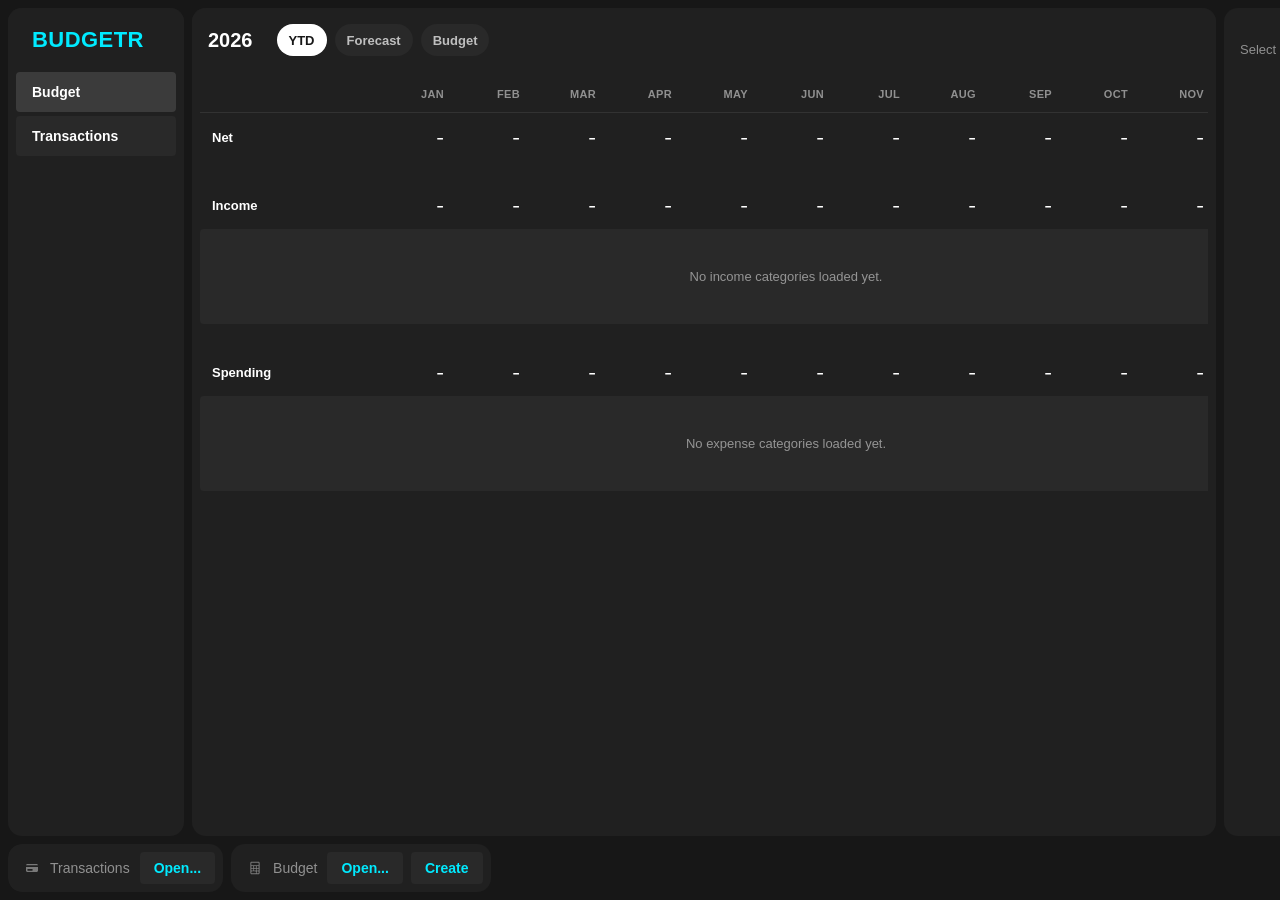
==== commit 10112bbc: "Refresh icon set and rework the right panel's collapse into a peek drawer Icons: replace the set wit" ====
--- a/index.html
+++ b/index.html
@@ -27,10 +27,13 @@
 
   <!-- ================= RIGHT PANEL ================= -->
   <div class="right panel collapsed" id="rightPanel">
-    <button type="button" class="right-toggle-btn" id="rightPanelToggle" aria-expanded="false" aria-label="Expand panel">
+    <button type="button" class="right-collapse-btn" id="rightPanelCollapseBtn" aria-label="Collapse panel" aria-hidden="true" tabindex="-1">
+      <img src="icons/collapse.svg" alt="">
+    </button>
+    <button type="button" class="right-expand-btn" id="rightPanelExpandBtn" aria-label="Expand panel">
       <img src="icons/chevron-left.svg" alt="">
     </button>
-    <div class="right-content" id="rightPanelBody"></div>
+    <div class="right-content" id="rightPanelBody" inert></div>
   </div>
 
   <!-- ================= STATUS BAR ================= -->
--- a/css/styles.css
+++ b/css/styles.css
@@ -52,18 +52,20 @@
   /* Scrollbars stay invisible at rest and only appear while the
      .scrolling class is toggled on by app.js during an active scroll.
      Applies to panels (vertical) and .table-scroll wrappers (horizontal). */
-  .panel,.table-scroll{scrollbar-width:thin;scrollbar-color:transparent transparent;}
-  .panel.scrolling,.table-scroll.scrolling{scrollbar-color:var(--text-muted) transparent;}
+  .panel,.table-scroll,.right-content{scrollbar-width:thin;scrollbar-color:transparent transparent;}
+  .panel.scrolling,.table-scroll.scrolling,.right-content.scrolling{scrollbar-color:var(--text-muted) transparent;}
   ::-webkit-scrollbar{width:10px;height:10px;}
   ::-webkit-scrollbar-thumb{background:transparent;border-radius:8px;}
   ::-webkit-scrollbar-track{background:transparent;}
   .panel.scrolling::-webkit-scrollbar-thumb,
-  .table-scroll.scrolling::-webkit-scrollbar-thumb{background:var(--text-muted);}
+  .table-scroll.scrolling::-webkit-scrollbar-thumb,
+  .right-content.scrolling::-webkit-scrollbar-thumb{background:var(--text-muted);}
 
   /* ================= APP SHELL ================= */
   .app{
     display:grid;
-    grid-template-columns:11rem 1fr 360px;
+    --right-width:360px;
+    grid-template-columns:11rem 1fr var(--right-width);
     grid-template-rows:1fr 3rem;
     grid-template-areas:
       "left mid right"
@@ -72,13 +74,33 @@
     height:100vh;
     padding:0.5rem;
     min-width:1080px;
+    /* Animates the right column's width between --right-width and the 3rem
+       collapsed rail (see .app.right-collapsed below) whenever
+       .right-collapsed is toggled. .right itself (see .right below) stays
+       --right-width wide throughout — it's the grid *cell* that narrows,
+       sliding the fixed-width panel's start edge along with it so most of
+       it ends up past the app's own right edge (clipped by this element's
+       own overflow-x below) rather than the panel shrinking/hiding its
+       content. */
+    transition:grid-template-columns 200ms ease;
+    overflow-x:hidden;
   }
   /* overflow-x is explicitly hidden (not left to auto-promote) so a panel
      only ever scrolls vertically as a whole; any content that needs to
      scroll horizontally (e.g. a wide table) does so in its own nested
      .table-scroll wrapper instead, which keeps sticky headers — which
-     live outside that wrapper — from moving when that content is scrolled. */
-  .panel{overflow-y:auto;overflow-x:hidden;border-radius:var(--radius-lg);}
+     live outside that wrapper — from moving when that content is scrolled.
+     isolation:isolate scopes each panel's own sticky headers' z-index
+     (.mid-title, table.ledger th, etc.) to a stacking context of their
+     own — without it, none of .left/.mid/.right/.status are themselves
+     positioned/z-indexed, so those z-indexes compete directly in the
+     shared root context instead: .mid's sticky title (z-index:2) would
+     otherwise paint in front of the collapsed .right panel wherever its
+     hover-peek (see .right.collapsed:hover) overlaps .mid, even though
+     the rest of .mid's unstickied content correctly sits behind it. With
+     each panel isolated, .right — later in the DOM than .mid — simply
+     paints in front of it as a whole, as intended. */
+  .panel{overflow-y:auto;overflow-x:hidden;border-radius:var(--radius-lg);isolation:isolate;}
   /* The mid panel's tables need their own sticky column-header row, not
      just the sticky title bar above them — and position:sticky can't work
      across a scrolling ancestor boundary (any non-visible overflow, even
@@ -91,9 +113,16 @@
      axes), via the flex chain below (.mid > .mid-body > .table-scroll);
      .mid itself no longer scrolls at all. */
   .mid.panel{overflow-y:hidden;}
+  /* The right panel's own collapse/expand buttons are absolutely-positioned
+     siblings of .right-content (see .right-collapse-btn/.right-expand-btn
+     below) — for them to stay put while the panel's content scrolls,
+     scrolling has to happen in .right-content itself, not in .right, the
+     same nested-scroll-wrapper
+     trick as .mid/.table-scroll above. */
+  .right.panel{overflow-y:hidden;}
   .table-scroll{overflow-x:auto;flex:1 1 auto;min-height:0;}
   @media (max-width:1000px){
-    .app{grid-template-columns:11rem 1fr 300px;min-width:0;}
+    .app{--right-width:300px;min-width:0;}
   }
   /* Right panel collapsed to a slim rail — see .right.collapsed below for
      the panel's own contents. Overrides the 3rd column's width from both
@@ -134,10 +163,12 @@
      they get their own tighter gap, independent of the chip's own gap
      between its icon/label/name and this group. */
   .file-chip-actions{display:flex;align-items:center;gap:8px;}
-  /* Icon is a fixed white stroke (see icons/) dimmed to read as muted in
-     the empty state, brought to full opacity once a file's loaded — same
-     trick as the search icon elsewhere rather than a second colored asset. */
-  .file-chip-icon{width:16px;height:16px;opacity:0.4;flex-shrink:0;}
+  /* Icon assets (see icons/) are a fixed black fill/stroke, inverted to
+     white here since this app's panels are dark; dimmed to read as muted
+     in the empty state and brought to full opacity once a file's loaded —
+     same trick as the search icon elsewhere rather than a second colored
+     asset. */
+  .file-chip-icon{width:16px;height:16px;opacity:0.4;flex-shrink:0;filter:invert(1);}
   .file-chip.loaded .file-chip-icon{opacity:1;}
   .file-chip-label{color:var(--text-muted);}
   .file-chip-name{color:var(--text-primary);}
@@ -231,7 +262,8 @@
   .search-wrap .search-icon{
     position:absolute;left:12px;top:50%;transform:translateY(-50%);
     width:15px;height:15px;pointer-events:none;
-    opacity:0.35; /* approximates --text-muted against --bg-input; icon is a fixed white stroke */
+    opacity:0.35; /* approximates --text-muted against --bg-input; icon is a fixed black stroke, inverted to white */
+    filter:invert(1);
   }
   .search-input{
     width:100%;
@@ -267,7 +299,7 @@
      at the higher specificity a class+attribute selector gets over a
      plain class alone. */
   .search-clear-btn[hidden]{display:none;}
-  .search-clear-btn img{width:11px;height:11px;opacity:0.4;}
+  .search-clear-btn img{width:11px;height:11px;opacity:0.4;filter:invert(1);}
   .search-clear-btn:hover{background:var(--bg-row-hover);}
   .search-clear-btn:hover img{opacity:0.8;}
 
@@ -380,7 +412,7 @@
   .back-btn:hover{background:var(--bg-row-hover);opacity:1;}
   .back-btn:disabled{opacity:0.2;cursor:default;}
   .back-btn:disabled:hover{background:transparent;}
-  .back-btn img{width:16px;height:16px;}
+  .back-btn img{width:16px;height:16px;filter:invert(1);}
   .pills{display:flex;align-items:center;gap:8px;}
   /* The actual bounded, scrolling region below the fixed-height title bar
      — a flex column so a non-scrolling child (.search-heading, on the
@@ -560,14 +592,18 @@
      its own content, drifting between pills. table-layout:fixed only
      honors explicit column widths when the table itself has an explicit
      (non-auto, non-percentage) width — hence the literal px sum below,
-     rather than 100%, so a wider table still overflows into the existing
-     .table-scroll horizontal scroll instead of being squeezed to fit.
+     rather than plain 100%, so a narrower container still overflows into
+     the existing .table-scroll horizontal scroll instead of squeezing the
+     columns to fit. The max() also lets it grow past that sum to fill a
+     container that's wider still — e.g. the extra room freed up when the
+     right panel is collapsed (see .right.collapsed) — rather than leaving
+     it as dead space past the table's trailing edge.
      Month columns are 76px — wide enough for a 6-figure comma'd value
      (e.g. "12,012") plus its 20px of padding without overflowing; at the
      old 64px, a value that wide would overrun the column's left edge
      (right-aligned text overflows toward the left), throwing off
      alignment against every narrower value in the same column. */
-  table.ledger.ledger-year{table-layout:fixed;width:1172px;}
+  table.ledger.ledger-year{table-layout:fixed;width:max(1172px, 100%);}
   table.ledger-year th:first-child,
   table.ledger-year td:first-child{width:180px;}
   table.ledger-year th:not(:first-child):not(:last-child),
@@ -601,7 +637,8 @@
   }
   .arrow img{
     width:1rem;height:1rem;
-    opacity:0.35; /* approximates --text-muted; icon is a fixed white stroke */
+    opacity:0.35; /* approximates --text-muted; icon is a fixed black stroke, inverted to white */
+    filter:invert(1);
     transition:transform 0.15s ease;
   }
   .arrow.open img{transform:rotate(90deg);}
@@ -682,21 +719,47 @@
   /* ================= RIGHT PANEL ================= */
   .right{
     grid-area:right;
+    /* Always --right-width wide, regardless of collapsed state — see the
+       .app comment above. Collapsing shrinks the *grid cell* .right sits
+       in, not .right itself: since this width is explicit (not the default
+       stretch-to-fit-the-cell), the grid places this box at the cell's
+       start edge and lets it overflow past the cell's (now much narrower)
+       end — so as the cell shrinks toward the 3rem rail, .right's own box
+       slides along with that edge, ending up mostly past the app's right
+       boundary (clipped there, see .app's overflow-x) with only its
+       leading 3rem left on screen. This not "collapsing" the panel's own
+       box at all is exactly what keeps its content visible (peeking
+       through that 3rem sliver) instead of shrinking/hiding it. */
+    width:var(--right-width);
     background:var(--bg-right);
     padding:0;
     position:relative;
-  }
-  /* Sits fixed at the panel's top-right corner, overlapping whatever
-     renderRight has drawn into .right-content, rather than taking up
-     layout space itself — so it doesn't shift .right-header's own
-     sticky-offset math (see --right-sticky-top). Circular per this app's
-     icon-only-button convention (see .icon-btn). */
-  .right-toggle-btn{
+    transition:transform 150ms ease;
+  }
+  /* Collapsed rail's own hover affordance: nudge the whole (still
+     --right-width-wide, see above) panel a bit further left, past its
+     resting position, so a bit more of it peeks into view — hinting
+     that there's a full panel to click open, the way a partly-open
+     drawer invites a pull. Only while collapsed; the expanded panel sits
+     flush and has no reason to shift on hover. */
+  .right.collapsed:hover{transform:translateX(-10px);}
+  /* .right itself no longer scrolls (see .right.panel above) — this does,
+     so .right-collapse-btn/.right-expand-btn, its non-scrolling siblings,
+     can stay anchored to the panel's corner/rail instead of scrolling away
+     with the content. */
+  .right-content{height:100%;overflow-y:auto;overflow-x:hidden;}
+  /* Two separate, fixed-in-place buttons rather than one button whose
+     position/size/icon is swapped between states — a single morphing
+     button visibly slid and resized itself across the panel (top-right
+     corner to rail-center) when the collapse animated, which read as a
+     glitch. Each button instead just fades in/out at its own fixed spot.
+     Overlapping whatever renderRight has drawn into .right-content, rather
+     than taking up layout space itself, so neither shifts .right-header's
+     own sticky-offset math (see --right-sticky-top). Circular per this
+     app's icon-only-button convention (see .icon-btn). */
+  .right-collapse-btn,.right-expand-btn{
     position:absolute;
-    top:12px;right:12px;
     z-index:5;
-    width:28px;height:28px;
-    border-radius:50%;
     background:transparent;
     border:none;
     cursor:pointer;
@@ -706,18 +769,60 @@
     color:var(--text-muted);
     flex-shrink:0;
   }
-  .right-toggle-btn:hover{background:var(--bg-row-hover);color:var(--text-primary);}
-  .right-toggle-btn img{width:14px;height:14px;}
-  /* Collapsed: just the rail with its expand button, centered in the
-     3rem-wide column (see .app.right-collapsed) — everything renderRight
-     draws into .right-content stays rendered underneath (so it's ready the
-     instant the panel re-expands) but hidden here. */
-  .right.collapsed .right-content{display:none;}
-  .right.collapsed .right-toggle-btn{left:50%;right:auto;transform:translateX(-50%);}
+  .right-collapse-btn:hover,.right-expand-btn:hover{background:var(--bg-row-hover);color:var(--text-primary);}
+  .right-collapse-btn img,.right-expand-btn img{width:24px;height:24px;filter:invert(1);}
+  /* Sits on the header's left, tucked out of view (translated left and
+     transparent) until the pointer is somewhere inside the expanded panel
+     (or, for keyboard use, until something inside it has focus) — same
+     "claims no room until hovered" trick as a ledger row's own .arrow (see
+     table.ledger tbody tr.group-row .arrow) — at which point it slides in
+     and .right-header's padding-left (below) grows to match, shifting
+     .right-eyebrow/.right-title over to make room for it, same as that
+     arrow pushing its row's label over. */
+  .right-collapse-btn{
+    top:12px;left:12px;
+    width:32px;height:32px;
+    border-radius:50%;
+    opacity:0;
+    transform:translateX(-8px);
+    pointer-events:none;
+    transition:opacity 150ms ease,transform 150ms ease;
+  }
+  /* :focus-within covers keyboard focus (tabbing to the button without a
+     hover to reveal it first) the same way :hover covers the mouse. */
+  .right:not(.collapsed):hover .right-collapse-btn,
+  .right:not(.collapsed):focus-within .right-collapse-btn{
+    opacity:1;
+    transform:translateX(0);
+    pointer-events:auto;
+  }
+  /* Covers all of .right (rather than just a small circle) so the entire
+     collapsed rail is clickable to expand — since .right stays its full
+     --right-width wide even while collapsed (see .right above), only this
+     button's leading edge actually lands on screen then, matching the
+     visible rail exactly, with its icon staying centered via the
+     flex-centering shared above. */
+  .right-expand-btn{
+    top:0;right:0;bottom:0;left:0;
+    width:100%;height:100%;
+    border-radius:0;
+    opacity:1;visibility:visible;
+    transition:opacity 200ms ease,visibility 0s linear 0s;
+  }
+  /* .right-content is never faded/hidden, so whatever's rendered inside it
+     keeps showing through the collapsed rail's 3rem sliver instead of
+     disappearing with it — only this button fades in step with the
+     collapse animation. */
+  .right:not(.collapsed) .right-expand-btn{
+    opacity:0;visibility:hidden;pointer-events:none;
+    transition:opacity 200ms ease,visibility 0s linear 200ms;
+  }
   /* .right-header carries its own inset — top, sides, and the trailing
      gap before .right-body — as padding (not .right's padding or a
      margin) so its painted box reaches the panel's true left/right/top
-     edges and fully occludes content scrolling behind it — see .logo. */
+     edges and fully occludes content scrolling behind it — see .logo.
+     padding-left grows on hover (see .right:not(.collapsed):hover below)
+     to make room for .right-collapse-btn sliding in over it. */
   .right-header{
     position:sticky;
     top:0;
@@ -729,8 +834,21 @@
     display: flex;
     align-items: start;
     justify-content: center;
-    padding:16px 44px 16px 16px;
-  }
+    padding:16px 16px 16px 16px;
+    transition:padding-left 150ms ease;
+  }
+  .right:not(.collapsed):hover .right-header,
+  .right:not(.collapsed):focus-within .right-header{padding-left:48px;}
+  /* Reserves the same width .right-eyebrow/.right-title get once
+     padding-left grows to 48px (above) at all times, hover or not — so a
+     long subcategory name wraps exactly the same whether or not the
+     collapse button happens to be showing right now. Without this, the
+     32px padding-left only grown on hover would narrow the box a long
+     .right-title is wrapping in and could push it onto an extra line
+     right as the button appears, changing the header's height (and
+     throwing off --right-sticky-top, computed once per render rather
+     than on every hover) purely from a mouse move. */
+  .right-eyebrow,.right-title{max-width:calc(var(--right-width) - 64px);}
   .right-eyebrow{font-size:11.5px;color:var(--text-muted);font-weight:600;padding-bottom:2px;}
   .right-title{font-size:18px;font-weight:700;}
   .right-body{padding:0 16px 16px;}
@@ -763,6 +881,14 @@
   table.txn-list td{
     padding:12px 8px 12px 0;font-size:12.5px;border-bottom:1px solid var(--border-soft);
     vertical-align:top;overflow-wrap:break-word;
+  }
+  /* Description: one line per row, truncated rather than wrapped — a long
+     description just ellipsizes instead of pushing the row (and the
+     amount beside it) to a second line. */
+  table.txn-list td:nth-child(2){
+    white-space:nowrap;
+    overflow:hidden;
+    text-overflow:ellipsis;
   }
   table.txn-list td:last-child{text-align:right;white-space:nowrap;padding-right:0;}
   table.txn-list td.amt.neg{color:var(--negative);}
